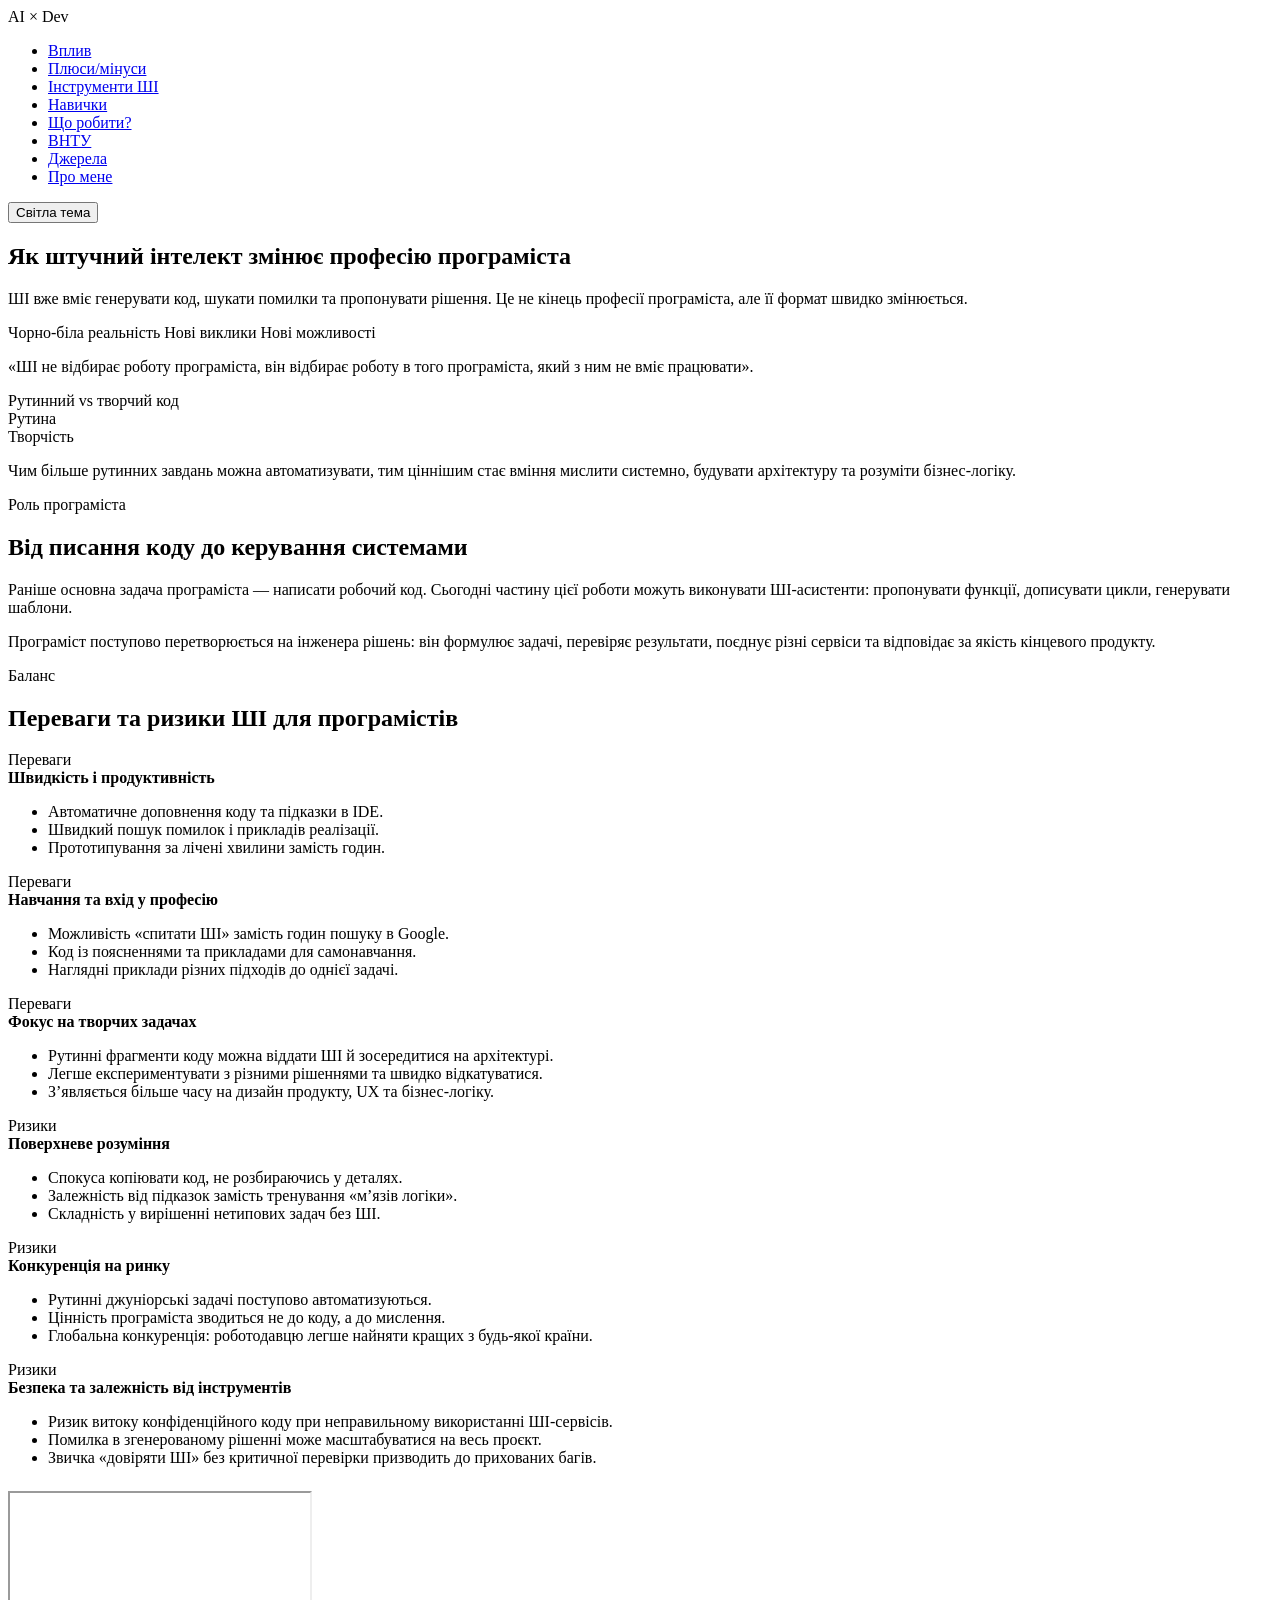
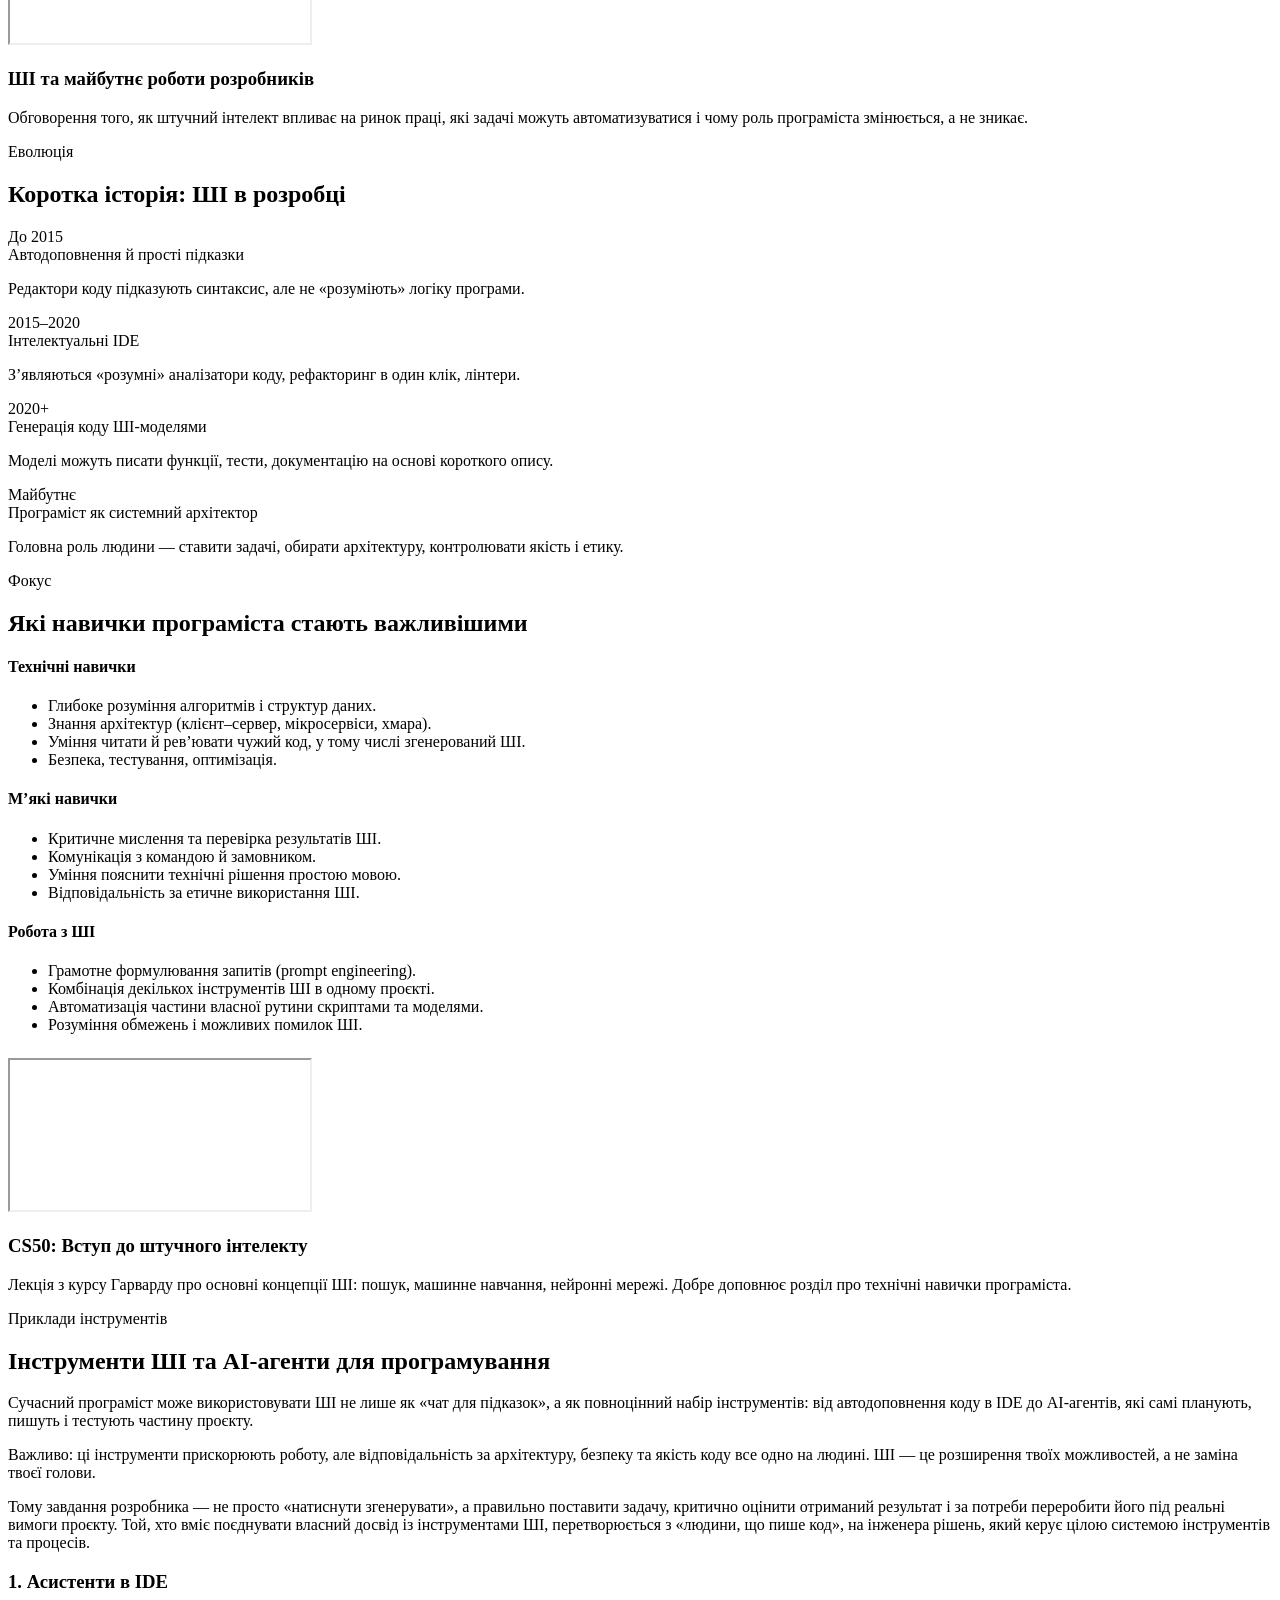
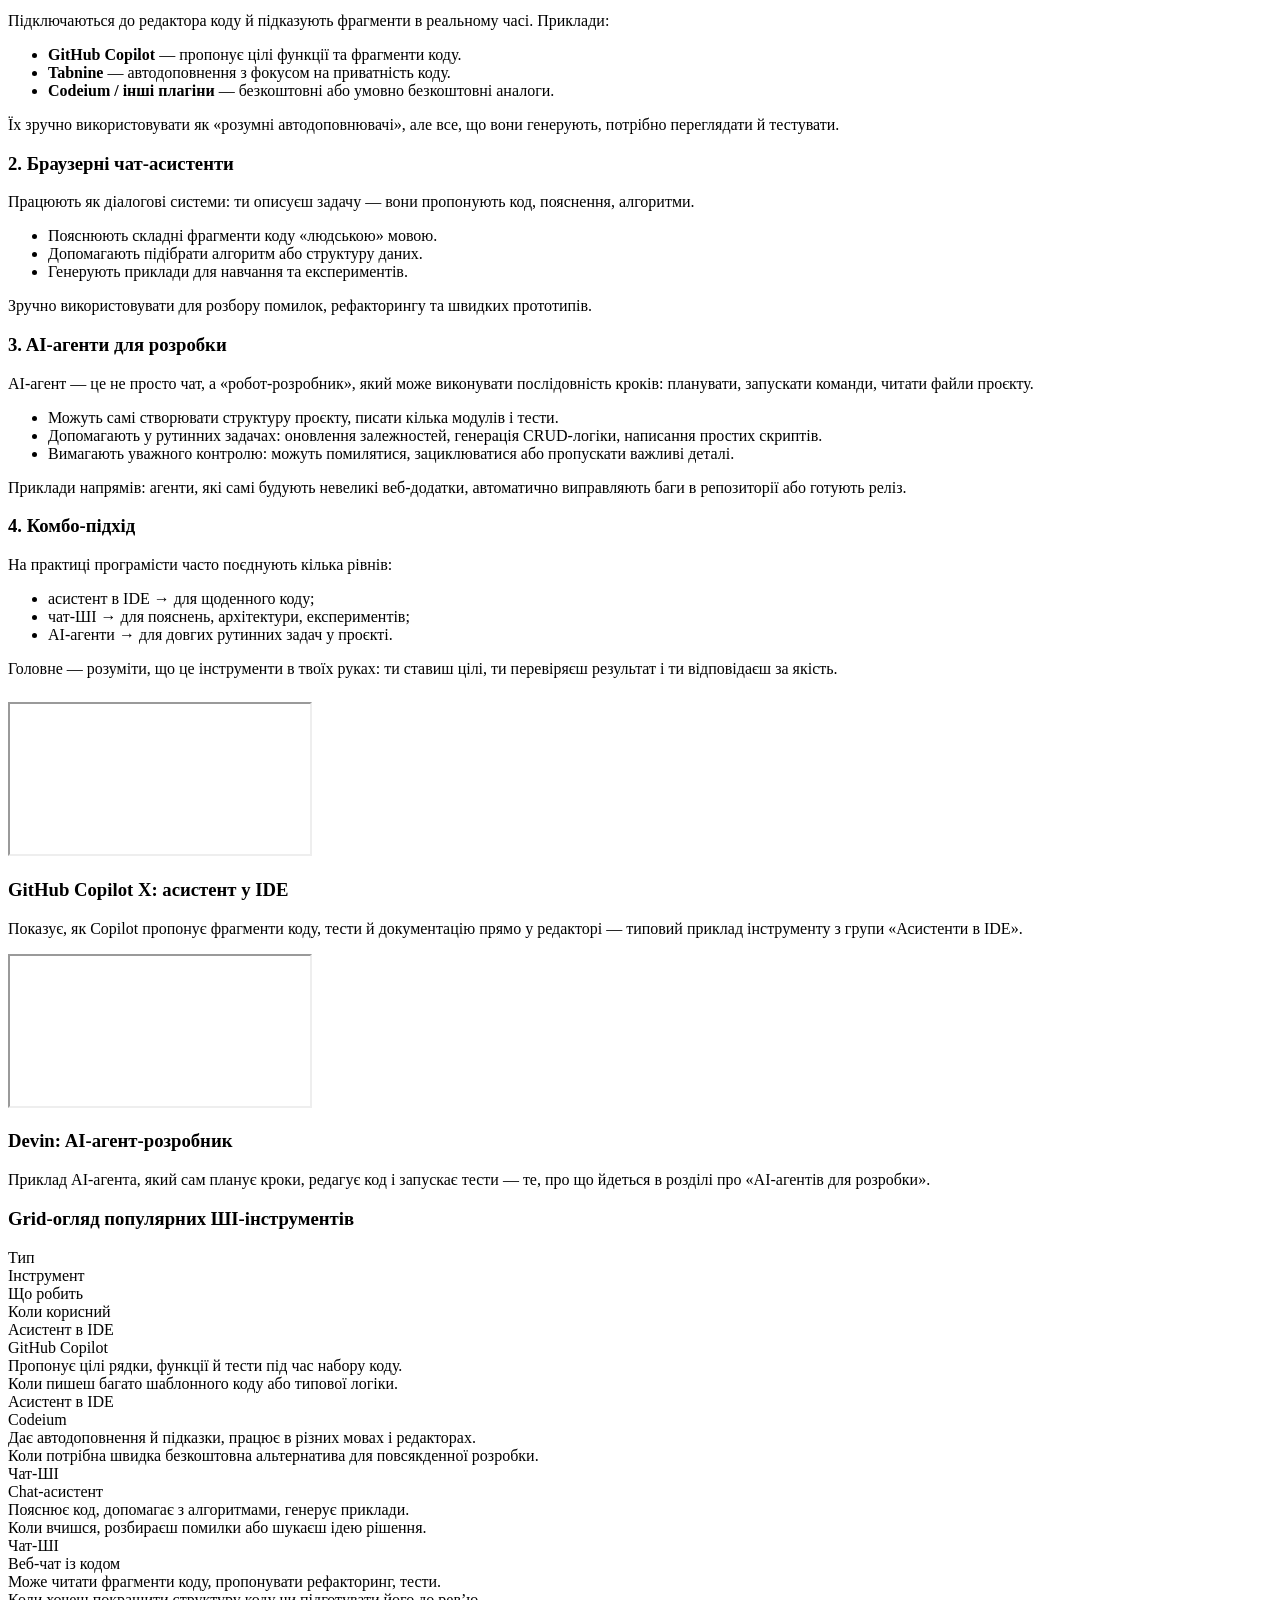
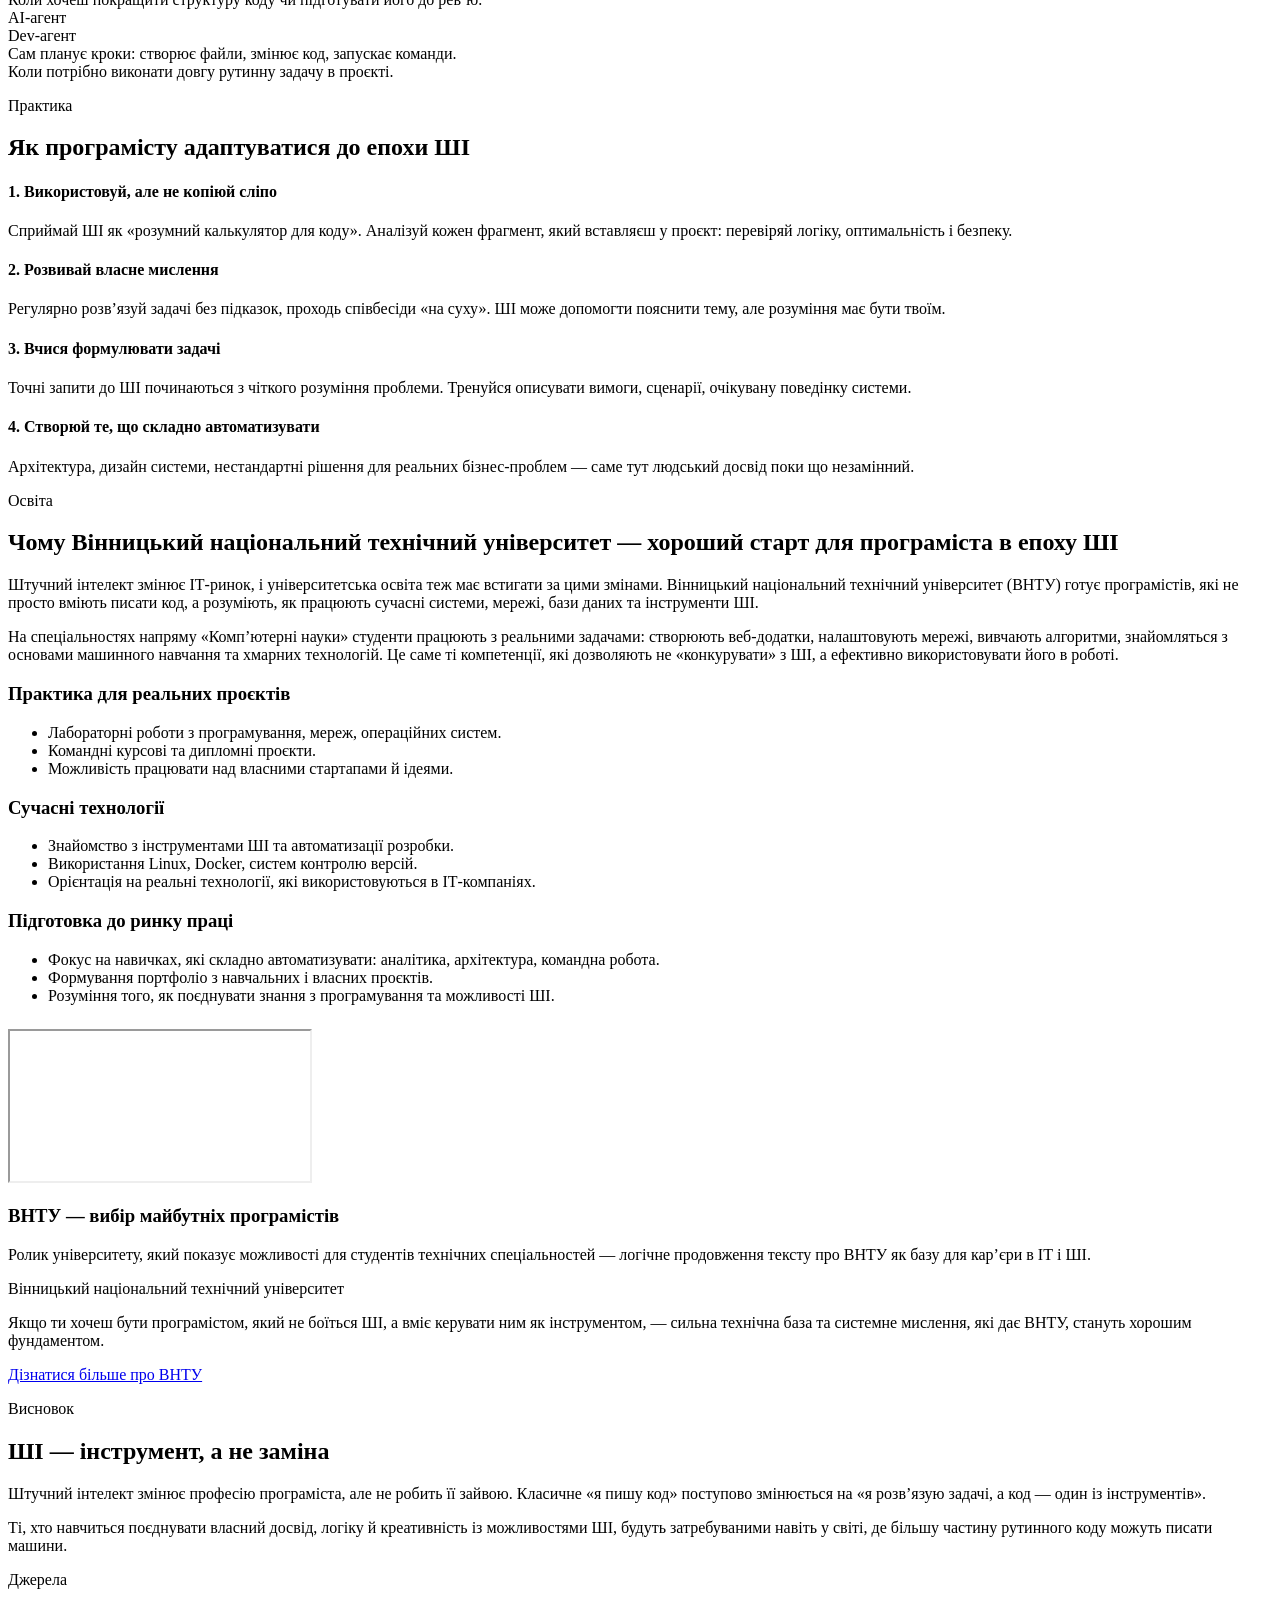
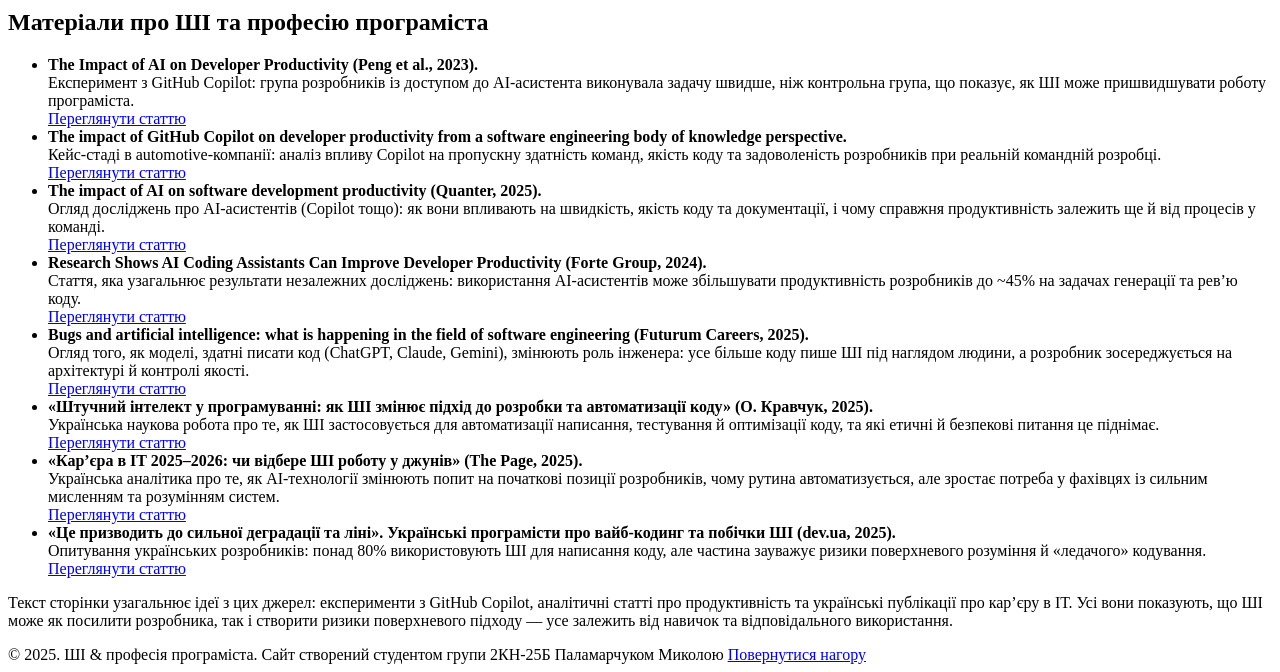
==== index.html @ 1a861d84 "Merge remote-tracking branch 'origin/main'" ====
<!DOCTYPE html>
<html lang="uk">
<head>
  <meta charset="UTF-8">
  <title>Як ШІ впливає на професію програміста</title>
  <meta name="viewport" content="width=device-width, initial-scale=1.0">
  <link rel="stylesheet" href="css/style.css">
  <script defer src="js/script.js"></script>
  <script src="js/theme.js"></script>
</head>

<body>

  <!-- ===== ШАПКА ===== -->
 <header>
  <div class="header-inner">
    <div class="logo">AI × Dev</div>
    <nav>
      <ul>
        <li><a href="#intro">Вплив</a></li>
        <li><a href="#pros-cons">Плюси/мінуси</a></li>
        <li><a href="#ai-tools">Інструменти ШІ</a></li>
        <li><a href="#skills">Навички</a></li>
        <li><a href="#steps">Що робити?</a></li>
        <li><a href="#vntu">ВНТУ</a></li>
        <li><a href="#sources">Джерела</a></li>
        <li><a href="about.html">Про мене</a></li>
      </ul>
    </nav>

    <!-- КНОПКА ЗМІНИ ТЕМИ -->
    <button class="theme-toggle" id="themeToggle" type="button">
      Світла тема
    </button>
  </div>
</header>
  <main>
    <!-- ===== HERO ===== -->
    <section id="intro">
      <div class="hero">
        <div>
          <h1 class="hero-title">Як штучний інтелект змінює професію програміста</h1>
          <p class="hero-subtitle">
            ШІ вже вміє генерувати код, шукати помилки та пропонувати рішення.
            Це не кінець професії програміста, але її формат швидко змінюється.
          </p>

          <div class="hero-tags">
            <span class="tag">Чорно-біла реальність</span>
            <span class="tag">Нові виклики</span>
            <span class="tag">Нові можливості</span>
          </div>

          <p class="hero-quote">
            «ШІ не відбирає роботу програміста, він відбирає роботу в того програміста,
            який з ним не вміє працювати».
          </p>
        </div>

        <div class="hero-visual">
          <div class="hero-visual-title">Рутинний vs творчий код</div>
          <div class="hero-diagram">
            <div class="diagram-row">
              <div class="diagram-label">Рутина</div>
              <div class="diagram-bar">
                <div class="diagram-fill auto"></div>
              </div>
            </div>
            <div class="diagram-row">
              <div class="diagram-label">Творчість</div>
              <div class="diagram-bar">
                <div class="diagram-fill creative"></div>
              </div>
            </div>
            <p>
              Чим більше рутинних завдань можна автоматизувати, тим ціннішим стає
              вміння мислити системно, будувати архітектуру та розуміти бізнес-логіку.
            </p>
          </div>
        </div>
      </div>

      
    <!-- ===== ЩО САМЕ ЗМІНЮЄТЬСЯ ===== -->
    <section>
      <div class="section-inner section-grid">
        <div>
          <p class="section-title">Роль програміста</p>
          <h2 class="section-heading">Від писання коду до керування системами</h2>
        </div>
        <div>
          <p>
            Раніше основна задача програміста — написати робочий код.
            Сьогодні частину цієї роботи можуть виконувати ШІ-асистенти:
            пропонувати функції, дописувати цикли, генерувати шаблони.
          </p>
          <p>
            Програміст поступово перетворюється на інженера рішень:
            він формулює задачі, перевіряє результати, поєднує різні сервіси та
            відповідає за якість кінцевого продукту.
          </p>
        </div>
      </div>
    </section>

    <!-- ===== ПЕРЕВАГИ / РИЗИКИ ===== -->
    <section id="pros-cons">
      <div class="section-inner">
        <p class="section-title">Баланс</p>
        <h2 class="section-heading">Переваги та ризики ШІ для програмістів</h2>

        <div class="cards">
          <div class="card">
            <div class="card-title">Переваги</div>
            <strong>Швидкість і продуктивність</strong>
            <ul>
              <li>Автоматичне доповнення коду та підказки в IDE.</li>
              <li>Швидкий пошук помилок і прикладів реалізації.</li>
              <li>Прототипування за лічені хвилини замість годин.</li>
            </ul>
          </div>

          <div class="card">
            <div class="card-title">Переваги</div>
            <strong>Навчання та вхід у професію</strong>
            <ul>
              <li>Можливість «спитати ШІ» замість годин пошуку в Google.</li>
              <li>Код із поясненнями та прикладами для самонавчання.</li>
              <li>Наглядні приклади різних підходів до однієї задачі.</li>
            </ul>
          </div>

          <div class="card">
            <div class="card-title">Переваги</div>
            <strong>Фокус на творчих задачах</strong>
            <ul>
              <li>Рутинні фрагменти коду можна віддати ШІ й зосередитися на архітектурі.</li>
              <li>Легше експериментувати з різними рішеннями та швидко відкатуватися.</li>
              <li>З’являється більше часу на дизайн продукту, UX та бізнес-логіку.</li>
            </ul>
          </div>

          <div class="card">
            <div class="card-title">Ризики</div>
            <strong>Поверхневе розуміння</strong>
            <ul>
              <li>Спокуса копіювати код, не розбираючись у деталях.</li>
              <li>Залежність від підказок замість тренування «м’язів логіки».</li>
              <li>Складність у вирішенні нетипових задач без ШІ.</li>
            </ul>
          </div>

          <div class="card">
            <div class="card-title">Ризики</div>
            <strong>Конкуренція на ринку</strong>
            <ul>
              <li>Рутинні джуніорські задачі поступово автоматизуються.</li>
              <li>Цінність програміста зводиться не до коду, а до мислення.</li>
              <li>Глобальна конкуренція: роботодавцю легше найняти кращих з будь-якої країни.</li>
            </ul>
          </div>

          <div class="card">
            <div class="card-title">Ризики</div>
            <strong>Безпека та залежність від інструментів</strong>
            <ul>
              <li>Ризик витоку конфіденційного коду при неправильному використанні ШІ-сервісів.</li>
              <li>Помилка в згенерованому рішенні може масштабуватися на весь проєкт.</li>
              <li>Звичка «довіряти ШІ» без критичної перевірки призводить до прихованих багів.</li>
            </ul>
          </div>
        </div>

        <!-- Відео: ШІ, робота і кар’єра програміста -->
        <div class="video-grid" style="margin-top: 1.5rem;">
          <article class="video-card">
            <div class="video-frame">
              <iframe
                src="https://www.youtube.com/embed/CJpIrd8iHYw"
                title="ШІ та майбутнє роботи в ІТ"
                loading="lazy"
                allowfullscreen
              ></iframe>
            </div>
            <h3 class="video-title">ШІ та майбутнє роботи розробників</h3>
            <p class="video-description">
              Обговорення того, як штучний інтелект впливає на ринок праці, які задачі можуть
              автоматизуватися і чому роль програміста змінюється, а не зникає.
            </p>
          </article>
        </div>
      </div>
    </section>

    <!-- ===== ТАЙМЛАЙН РОЗВИТКУ ===== -->
    <section>
      <div class="section-inner">
        <p class="section-title">Еволюція</p>
        <h2 class="section-heading">Коротка історія: ШІ в розробці</h2>

        <div class="timeline">
          <div class="timeline-item">
            <div class="timeline-year">До 2015</div>
            <div class="timeline-title">Автодоповнення й прості підказки</div>
            <p>Редактори коду підказують синтаксис, але не «розуміють» логіку програми.</p>
          </div>

          <div class="timeline-item">
            <div class="timeline-year">2015–2020</div>
            <div class="timeline-title">Інтелектуальні IDE</div>
            <p>З’являються «розумні» аналізатори коду, рефакторинг в один клік, лінтери.</p>
          </div>

          <div class="timeline-item">
            <div class="timeline-year">2020+</div>
            <div class="timeline-title">Генерація коду ШІ-моделями</div>
            <p>Моделі можуть писати функції, тести, документацію на основі короткого опису.</p>
          </div>

          <div class="timeline-item">
            <div class="timeline-year">Майбутнє</div>
            <div class="timeline-title">Програміст як системний архітектор</div>
            <p>Головна роль людини — ставити задачі, обирати архітектуру, контролювати якість і етику.</p>
          </div>
        </div>
      </div>
    </section>

    <!-- ===== НАВИЧКИ МАЙБУТНЬОГО ===== -->
    <section id="skills">
      <div class="section-inner">
        <p class="section-title">Фокус</p>
        <h2 class="section-heading">Які навички програміста стають важливішими</h2>

        <div class="skills-grid">
          <div class="skills-col">
            <h4>Технічні навички</h4>
            <ul>
              <li>Глибоке розуміння алгоритмів і структур даних.</li>
              <li>Знання архітектур (клієнт–сервер, мікросервіси, хмара).</li>
              <li>Уміння читати й рев’ювати чужий код, у тому числі згенерований ШІ.</li>
              <li>Безпека, тестування, оптимізація.</li>
            </ul>
          </div>

          <div class="skills-col">
            <h4>М’які навички</h4>
            <ul>
              <li>Критичне мислення та перевірка результатів ШІ.</li>
              <li>Комунікація з командою й замовником.</li>
              <li>Уміння пояснити технічні рішення простою мовою.</li>
              <li>Відповідальність за етичне використання ШІ.</li>
            </ul>
          </div>

          <div class="skills-col">
            <h4>Робота з ШІ</h4>
            <ul>
              <li>Грамотне формулювання запитів (prompt engineering).</li>
              <li>Комбінація декількох інструментів ШІ в одному проєкті.</li>
              <li>Автоматизація частини власної рутини скриптами та моделями.</li>
              <li>Розуміння обмежень і можливих помилок ШІ.</li>
            </ul>
          </div>
        </div>

        <!-- Відео про навчання ШІ та майбутні навички -->
        <div class="video-grid" style="margin-top: 1.5rem;">
          <article class="video-card">
            <div class="video-frame">
              <iframe
                src="https://www.youtube.com/embed/gR8QvFmNuLE?list=PLhQjrBD2T381PopUTYtMSstgk-hsTGkVm"
                title="CS50's Introduction to Artificial Intelligence with Python"
                loading="lazy"
                allowfullscreen
              ></iframe>
            </div>
            <h3 class="video-title">CS50: Вступ до штучного інтелекту</h3>
            <p class="video-description">
              Лекція з курсу Гарварду про основні концепції ШІ: пошук, машинне навчання,
              нейронні мережі. Добре доповнює розділ про технічні навички програміста.
            </p>
          </article>
        </div>
      </div>
    </section>

    <!-- ===== ПРИКЛАДИ ШІ ТА AI-АГЕНТІВ ===== -->
    <section id="ai-tools">
      <div class="section-inner">
        <p class="section-title">Приклади інструментів</p>
        <h2 class="section-heading">Інструменти ШІ та AI-агенти для програмування</h2>

        <div class="section-grid">
          <div>
            <p>
              Сучасний програміст може використовувати ШІ не лише як «чат для підказок», а як
              повноцінний набір інструментів: від автодоповнення коду в IDE до AI-агентів, які
              самі планують, пишуть і тестують частину проєкту.
            </p>

            <p>
              Важливо: ці інструменти прискорюють роботу, але відповідальність за архітектуру,
              безпеку та якість коду все одно на людині. ШІ — це розширення твоїх можливостей,
              а не заміна твоєї голови.
            </p>

            <p>
              Тому завдання розробника — не просто «натиснути згенерувати», а правильно поставити
              задачу, критично оцінити отриманий результат і за потреби переробити його під реальні
              вимоги проєкту. Той, хто вміє поєднувати власний досвід із інструментами ШІ, перетворюється
              з «людини, що пише код», на інженера рішень, який керує цілою системою інструментів та процесів.
            </p>
          </div>

          <div class="ai-tools-groups">
            <div class="ai-tools-group">
              <h3>1. Асистенти в IDE</h3>
              <p>
                Підключаються до редактора коду й підказують фрагменти в реальному часі.
                Приклади:
              </p>
              <ul>
                <li><strong>GitHub Copilot</strong> — пропонує цілі функції та фрагменти коду.</li>
                <li><strong>Tabnine</strong> — автодоповнення з фокусом на приватність коду.</li>
                <li><strong>Codeium / інші плагіни</strong> — безкоштовні або умовно безкоштовні аналоги.</li>
              </ul>
              <p>
                Їх зручно використовувати як «розумні автодоповнювачі», але все, що вони
                генерують, потрібно переглядати й тестувати.
              </p>
            </div>

            <div class="ai-tools-group">
              <h3>2. Браузерні чат-асистенти</h3>
              <p>
                Працюють як діалогові системи: ти описуєш задачу — вони пропонують код,
                пояснення, алгоритми.
              </p>
              <ul>
                <li>Пояснюють складні фрагменти коду «людською» мовою.</li>
                <li>Допомагають підібрати алгоритм або структуру даних.</li>
                <li>Генерують приклади для навчання та експериментів.</li>
              </ul>
              <p>
                Зручно використовувати для розбору помилок, рефакторингу та швидких прототипів.
              </p>
            </div>

            <div class="ai-tools-group">
              <h3>3. AI-агенти для розробки</h3>
              <p>
                AI-агент — це не просто чат, а «робот-розробник», який може виконувати
                послідовність кроків: планувати, запускати команди, читати файли проєкту.
              </p>
              <ul>
                <li>Можуть самі створювати структуру проєкту, писати кілька модулів і тести.</li>
                <li>Допомагають у рутинних задачах: оновлення залежностей, генерація CRUD-логіки,
                    написання простих скриптів.</li>
                <li>Вимагають уважного контролю: можуть помилятися, зациклюватися або пропускати важливі деталі.</li>
              </ul>
              <p>
                Приклади напрямів: агенти, які самі будують невеликі веб-додатки,
                автоматично виправляють баги в репозиторії або готують реліз.
              </p>
            </div>

            <div class="ai-tools-group">
              <h3>4. Комбо-підхід</h3>
              <p>
                На практиці програмісти часто поєднують кілька рівнів:
              </p>
              <ul>
                <li>асистент в IDE → для щоденного коду;</li>
                <li>чат-ШІ → для пояснень, архітектури, експериментів;</li>
                <li>AI-агенти → для довгих рутинних задач у проєкті.</li>
              </ul>
              <p>
                Головне — розуміти, що це інструменти в твоїх руках: ти ставиш цілі,
                ти перевіряєш результат і ти відповідаєш за якість.
              </p>
            </div>
          </div>
        </div>

        <!-- Відео-приклади інструментів ШІ (Copilot + Devin) -->
        <div class="video-grid" style="margin-top: 1.5rem;">
          <article class="video-card">
            <div class="video-frame">
              <iframe
                src="https://www.youtube.com/embed/4RfD5JiXt3A"
                title="GitHub Copilot X"
                loading="lazy"
                allowfullscreen
              ></iframe>
            </div>
            <h3 class="video-title">GitHub Copilot X: асистент у IDE</h3>
            <p class="video-description">
              Показує, як Copilot пропонує фрагменти коду, тести й документацію прямо у редакторі —
              типовий приклад інструменту з групи «Асистенти в IDE».
            </p>
          </article>

          <article class="video-card">
            <div class="video-frame">
              <iframe
                src="https://www.youtube.com/embed/fjHtjT7GO1c"
                title="Devin – the first AI software engineer"
                loading="lazy"
                allowfullscreen
              ></iframe>
            </div>
            <h3 class="video-title">Devin: AI-агент-розробник</h3>
            <p class="video-description">
              Приклад AI-агента, який сам планує кроки, редагує код і запускає тести —
              те, про що йдеться в розділі про «AI-агентів для розробки».
            </p>
          </article>
        </div>

        <!-- GRID-ТAБЛИЦЯ З ПРИКЛАДАМИ ІНСТРУМЕНТІВ -->
        <div class="ai-table-wrapper">
          <h3 class="ai-table-title">Grid-огляд популярних ШІ-інструментів</h3>
          <div class="ai-grid-table">
            <div class="ai-grid-header">Тип</div>
            <div class="ai-grid-header">Інструмент</div>
            <div class="ai-grid-header">Що робить</div>
            <div class="ai-grid-header">Коли корисний</div>

            <div class="ai-grid-cell">Асистент в IDE</div>
            <div class="ai-grid-cell">GitHub Copilot</div>
            <div class="ai-grid-cell">Пропонує цілі рядки, функції й тести під час набору коду.</div>
            <div class="ai-grid-cell">Коли пишеш багато шаблонного коду або типової логіки.</div>

            <div class="ai-grid-cell">Асистент в IDE</div>
            <div class="ai-grid-cell">Codeium</div>
            <div class="ai-grid-cell">Дає автодоповнення й підказки, працює в різних мовах і редакторах.</div>
            <div class="ai-grid-cell">Коли потрібна швидка безкоштовна альтернатива для повсякденної розробки.</div>

            <div class="ai-grid-cell">Чат-ШІ</div>
            <div class="ai-grid-cell">Chat-асистент</div>
            <div class="ai-grid-cell">Пояснює код, допомагає з алгоритмами, генерує приклади.</div>
            <div class="ai-grid-cell">Коли вчишся, розбираєш помилки або шукаєш ідею рішення.</div>

            <div class="ai-grid-cell">Чат-ШІ</div>
            <div class="ai-grid-cell">Веб-чат із кодом</div>
            <div class="ai-grid-cell">Може читати фрагменти коду, пропонувати рефакторинг, тести.</div>
            <div class="ai-grid-cell">Коли хочеш покращити структуру коду чи підготувати його до рев’ю.</div>

            <div class="ai-grid-cell">AI-агент</div>
            <div class="ai-grid-cell">Dev-агент</div>
            <div class="ai-grid-cell">Сам планує кроки: створює файли, змінює код, запускає команди.</div>
            <div class="ai-grid-cell">Коли потрібно виконати довгу рутинну задачу в проєкті.</div>
          </div>
        </div>
      </div>
    </section>

    <!-- ===== ЩО РОБИТИ ВЖЕ ЗАРАЗ ===== -->
    <section id="steps">
      <div class="section-inner">
        <p class="section-title">Практика</p>
        <h2 class="section-heading">Як програмісту адаптуватися до епохи ШІ</h2>

        <div class="checklist">
          <div class="checklist-item">
            <h4>1. Використовуй, але не копіюй сліпо</h4>
            <p>
              Сприймай ШІ як «розумний калькулятор для коду».
              Аналізуй кожен фрагмент, який вставляєш у проєкт:
              перевіряй логіку, оптимальність і безпеку.
            </p>
          </div>

          <div class="checklist-item">
            <h4>2. Розвивай власне мислення</h4>
            <p>
              Регулярно розв’язуй задачі без підказок, проходь співбесіди «на суху».
              ШІ може допомогти пояснити тему, але розуміння має бути твоїм.
            </p>
          </div>

          <div class="checklist-item">
            <h4>3. Вчися формулювати задачі</h4>
            <p>
              Точні запити до ШІ починаються з чіткого розуміння проблеми.
              Тренуйся описувати вимоги, сценарії, очікувану поведінку системи.
            </p>
          </div>

          <div class="checklist-item">
            <h4>4. Створюй те, що складно автоматизувати</h4>
            <p>
              Архітектура, дизайн системи, нестандартні рішення для реальних бізнес-проблем —
              саме тут людський досвід поки що незамінний.
            </p>
          </div>
        </div>
      </div>
    </section>

    <!-- ===== ВНТУ: ПРОГРАМУВАННЯ ТА ШІ ===== -->
    <section id="vntu">
      <div class="section-inner">
        <p class="section-title">Освіта</p>
        <h2 class="section-heading">
          Чому Вінницький національний технічний університет — хороший старт для програміста в епоху ШІ
        </h2>

        <div class="section-grid">
          <div>
            <p>
              Штучний інтелект змінює ІТ-ринок, і університетська освіта теж має встигати за цими змінами.
              Вінницький національний технічний університет (ВНТУ) готує програмістів, які не просто вміють
              писати код, а розуміють, як працюють сучасні системи, мережі, бази даних та інструменти ШІ.
            </p>
            <p>
              На спеціальностях напряму «Комп’ютерні науки» студенти працюють з реальними задачами:
              створюють веб-додатки, налаштовують мережі, вивчають алгоритми, знайомляться з основами
              машинного навчання та хмарних технологій. Це саме ті компетенції, які дозволяють не
              «конкурувати» з ШІ, а ефективно використовувати його в роботі.
            </p>
          </div>

          <div class="vntu-card-grid">
            <div class="vntu-card">
              <h3>Практика для реальних проєктів</h3>
              <ul>
                <li>Лабораторні роботи з програмування, мереж, операційних систем.</li>
                <li>Командні курсові та дипломні проєкти.</li>
                <li>Можливість працювати над власними стартапами й ідеями.</li>
              </ul>
            </div>

            <div class="vntu-card">
              <h3>Сучасні технології</h3>
              <ul>
                <li>Знайомство з інструментами ШІ та автоматизації розробки.</li>
                <li>Використання Linux, Docker, систем контролю версій.</li>
                <li>Орієнтація на реальні технології, які використовуються в ІТ-компаніях.</li>
              </ul>
            </div>

            <div class="vntu-card">
              <h3>Підготовка до ринку праці</h3>
              <ul>
                <li>Фокус на навичках, які складно автоматизувати: аналітика, архітектура, командна робота.</li>
                <li>Формування портфоліо з навчальних і власних проєктів.</li>
                <li>Розуміння того, як поєднувати знання з програмування та можливості ШІ.</li>
              </ul>
            </div>
          </div>
        </div>

        <!-- Відео про ВНТУ -->
        <div class="video-grid" style="margin-top: 1.5rem;">
          <article class="video-card">
            <div class="video-frame">
              <iframe
                src="https://www.youtube.com/embed/3_fJ2n-Iino"
                title="ВНТУ – Вибір кращих"
                loading="lazy"
                allowfullscreen
              ></iframe>
            </div>
            <h3 class="video-title">ВНТУ — вибір майбутніх програмістів</h3>
            <p class="video-description">
              Ролик університету, який показує можливості для студентів технічних спеціальностей —
              логічне продовження тексту про ВНТУ як базу для кар’єри в ІТ і ШІ.
            </p>
          </article>
        </div>

        <div class="vntu-cta">
          <span class="vntu-badge">Вінницький національний технічний університет</span>
          <p>
            Якщо ти хочеш бути програмістом, який не боїться ШІ, а вміє керувати ним як інструментом, —
            сильна технічна база та системне мислення, які дає ВНТУ, стануть хорошим фундаментом.
          </p>
          <a class="vntu-btn" href="https://vntu.edu.ua" target="_blank" rel="noopener noreferrer">
            Дізнатися більше про ВНТУ
          </a>
        </div>
      </div>
    </section>

    <!-- ===== ВИСНОВОК ===== -->
    <section>
      <div class="section-inner">
        <p class="section-title">Висновок</p>
        <h2 class="section-heading">ШІ — інструмент, а не заміна</h2>
        <p>
          Штучний інтелект змінює професію програміста, але не робить її зайвою.
          Класичне «я пишу код» поступово змінюється на «я розв’язую задачі, а код — один із інструментів».
        </p>
        <p>
          Ті, хто навчиться поєднувати власний досвід, логіку й креативність із можливостями ШІ,
          будуть затребуваними навіть у світі, де більшу частину рутинного коду можуть писати машини.
        </p>
      </div>
    </section>
  </main>

  <!-- ===== ДЖЕРЕЛА ІНФОРМАЦІЇ ===== -->
  <section id="sources">
    <div class="section-inner">
      <p class="section-title">Джерела</p>
      <h2 class="section-heading">Матеріали про ШІ та професію програміста</h2>

      <ul class="sources-list">
        <li>
          <strong>The Impact of AI on Developer Productivity (Peng et al., 2023).</strong><br>
          Експеримент з GitHub Copilot: група розробників із доступом до AI-асистента виконувала
          задачу швидше, ніж контрольна група, що показує, як ШІ може пришвидшувати роботу
          програміста.
          <br>
          <a href="https://arxiv.org/abs/2302.06590" target="_blank" rel="noopener noreferrer">
            Переглянути статтю
          </a>
        </li>

        <li>
          <strong>The impact of GitHub Copilot on developer productivity from a software
            engineering body of knowledge perspective.</strong><br>
          Кейс-стаді в automotive-компанії: аналіз впливу Copilot на пропускну здатність команд,
          якість коду та задоволеність розробників при реальній командній розробці.
          <br>
          <a href="https://www.researchgate.net/publication/381609417_The_impact_of_GitHub_Copilot_on_developer_productivity_from_a_software_engineering_body_of_knowledge_perspective"
             target="_blank" rel="noopener noreferrer">
            Переглянути статтю
          </a>
        </li>

        <li>
          <strong>The impact of AI on software development productivity (Quanter, 2025).</strong><br>
          Огляд досліджень про AI-асистентів (Copilot тощо): як вони впливають на швидкість,
          якість коду та документації, і чому справжня продуктивність залежить ще й від процесів у команді.
          <br>
          <a href="https://www.quanter.com/en/the-impact-of-ai-on-software-development-productivity/"
             target="_blank" rel="noopener noreferrer">
            Переглянути статтю
          </a>
        </li>

        <li>
          <strong>Research Shows AI Coding Assistants Can Improve Developer Productivity
            (Forte Group, 2024).</strong><br>
          Стаття, яка узагальнює результати незалежних досліджень: використання AI-асистентів
          може збільшувати продуктивність розробників до ~45% на задачах генерації та рев’ю коду.
          <br>
          <a href="https://fortegrp.com/insights/ai-coding-assistants"
             target="_blank" rel="noopener noreferrer">
            Переглянути статтю
          </a>
        </li>

        <li>
          <strong>Bugs and artificial intelligence: what is happening in the field of software engineering
            (Futurum Careers, 2025).</strong><br>
          Огляд того, як моделі, здатні писати код (ChatGPT, Claude, Gemini),
          змінюють роль інженера: усе більше коду пише ШІ під наглядом людини, а розробник
          зосереджується на архітектурі й контролі якості.
          <br>
          <a href="https://futurumcareers.com/bugs-and-artificial-intelligence-what-is-happening-in-the-field-of-software-engineering"
             target="_blank" rel="noopener noreferrer">
            Переглянути статтю
          </a>
        </li>

        <li>
          <strong>«Штучний інтелект у програмуванні: як ШІ змінює підхід до розробки та автоматизації коду»
            (О. Кравчук, 2025).</strong><br>
          Українська наукова робота про те, як ШІ застосовується для автоматизації написання,
          тестування й оптимізації коду, та які етичні й безпекові питання це піднімає.
          <br>
          <a href="https://www.researchgate.net/publication/[base64]"
             target="_blank" rel="noopener noreferrer">
            Переглянути статтю
          </a>
        </li>

        <li>
          <strong>«Кар’єра в IT 2025–2026: чи відбере ШІ роботу у джунів» (The Page, 2025).</strong><br>
          Українська аналітика про те, як AI-технології змінюють попит на початкові позиції
          розробників, чому рутина автоматизується, але зростає потреба у фахівцях із сильним
          мисленням та розумінням систем.
          <br>
          <a href="https://thepage.ua/ua/news/vpliv-shi-na-robotu-v-it-2025-2026"
             target="_blank" rel="noopener noreferrer">
            Переглянути статтю
          </a>
        </li>

        <li>
          <strong>«Це призводить до сильної деградації та ліні». Українські програмісти про вайб-кодинг та побічки ШІ (dev.ua, 2025).</strong><br>
          Опитування українських розробників: понад 80% використовують ШІ для написання коду,
          але частина зауважує ризики поверхневого розуміння й «ледачого» кодування.
          <br>
          <a href="https://dev.ua/news/vibe-coding-1745989288"
             target="_blank" rel="noopener noreferrer">
            Переглянути статтю
          </a>
        </li>
      </ul>

      <p class="sources-note">
        Текст сторінки узагальнює ідеї з цих джерел: експерименти з GitHub Copilot,
        аналітичні статті про продуктивність та українські публікації про кар’єру в ІТ.
        Усі вони показують, що ШІ може як посилити розробника, так і створити ризики
        поверхневого підходу — усе залежить від навичок та відповідального використання.
      </p>
    </div>
  </section>

  <!-- ===== ФУТЕР ===== -->
  <footer>
    <div class="footer-inner">
      <span>© 2025. ШІ & професія програміста. Сайт створений студентом групи 2КН-25Б Паламарчуком Миколою</span>
      <a href="#intro">Повернутися нагору</a>
    </div>
  </footer>

</body>
</html>
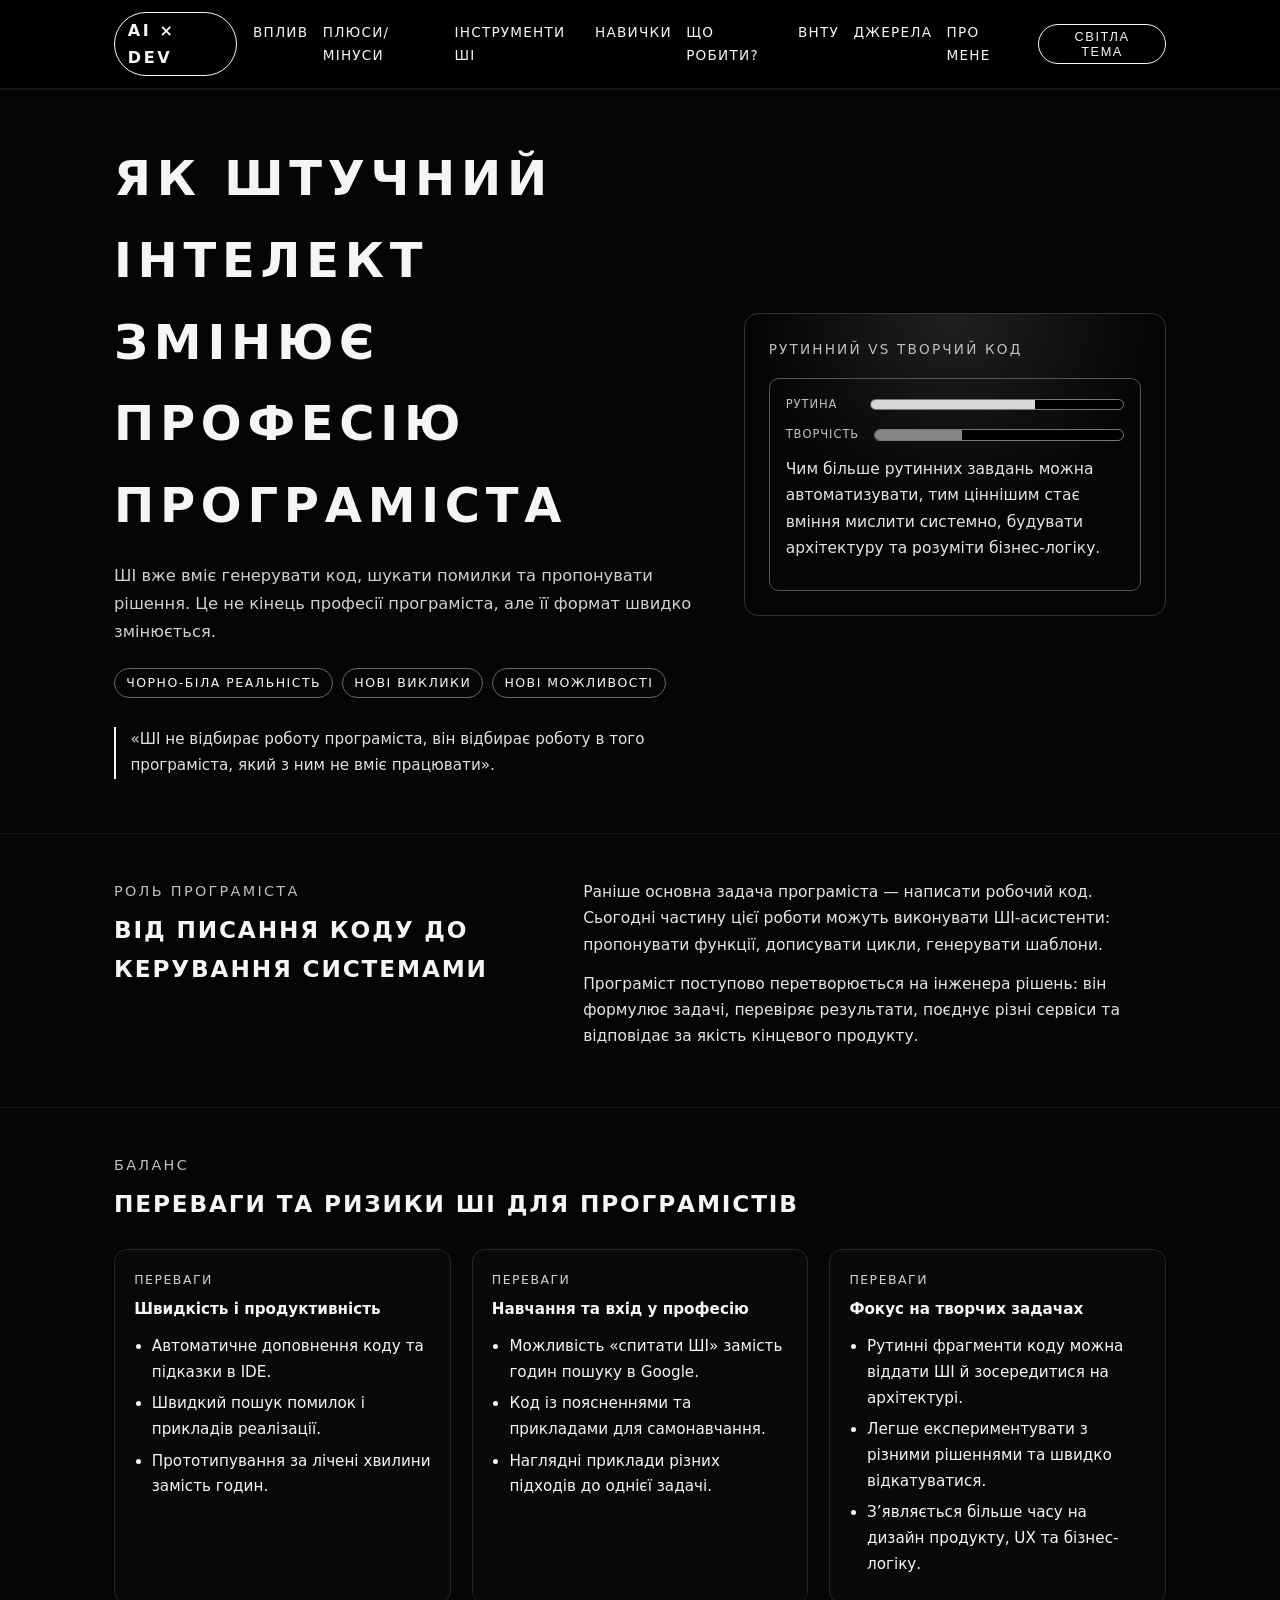
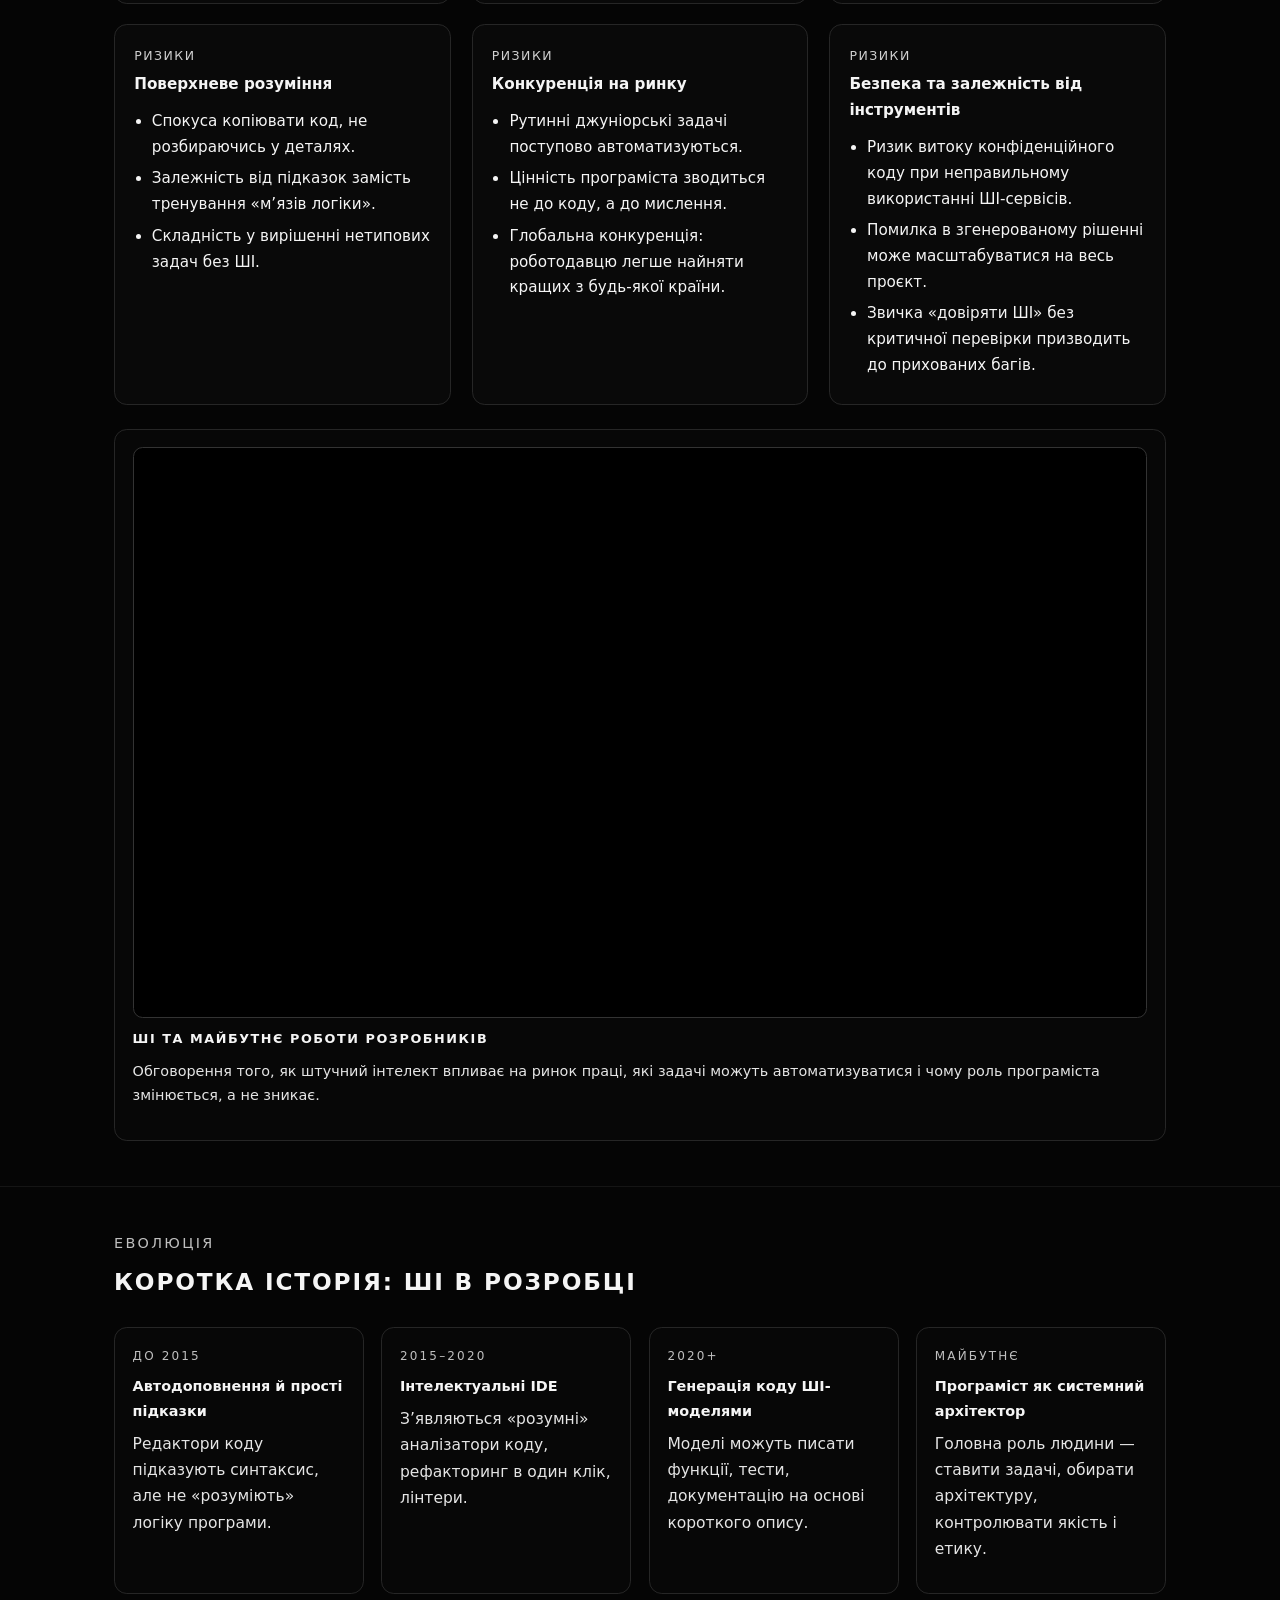
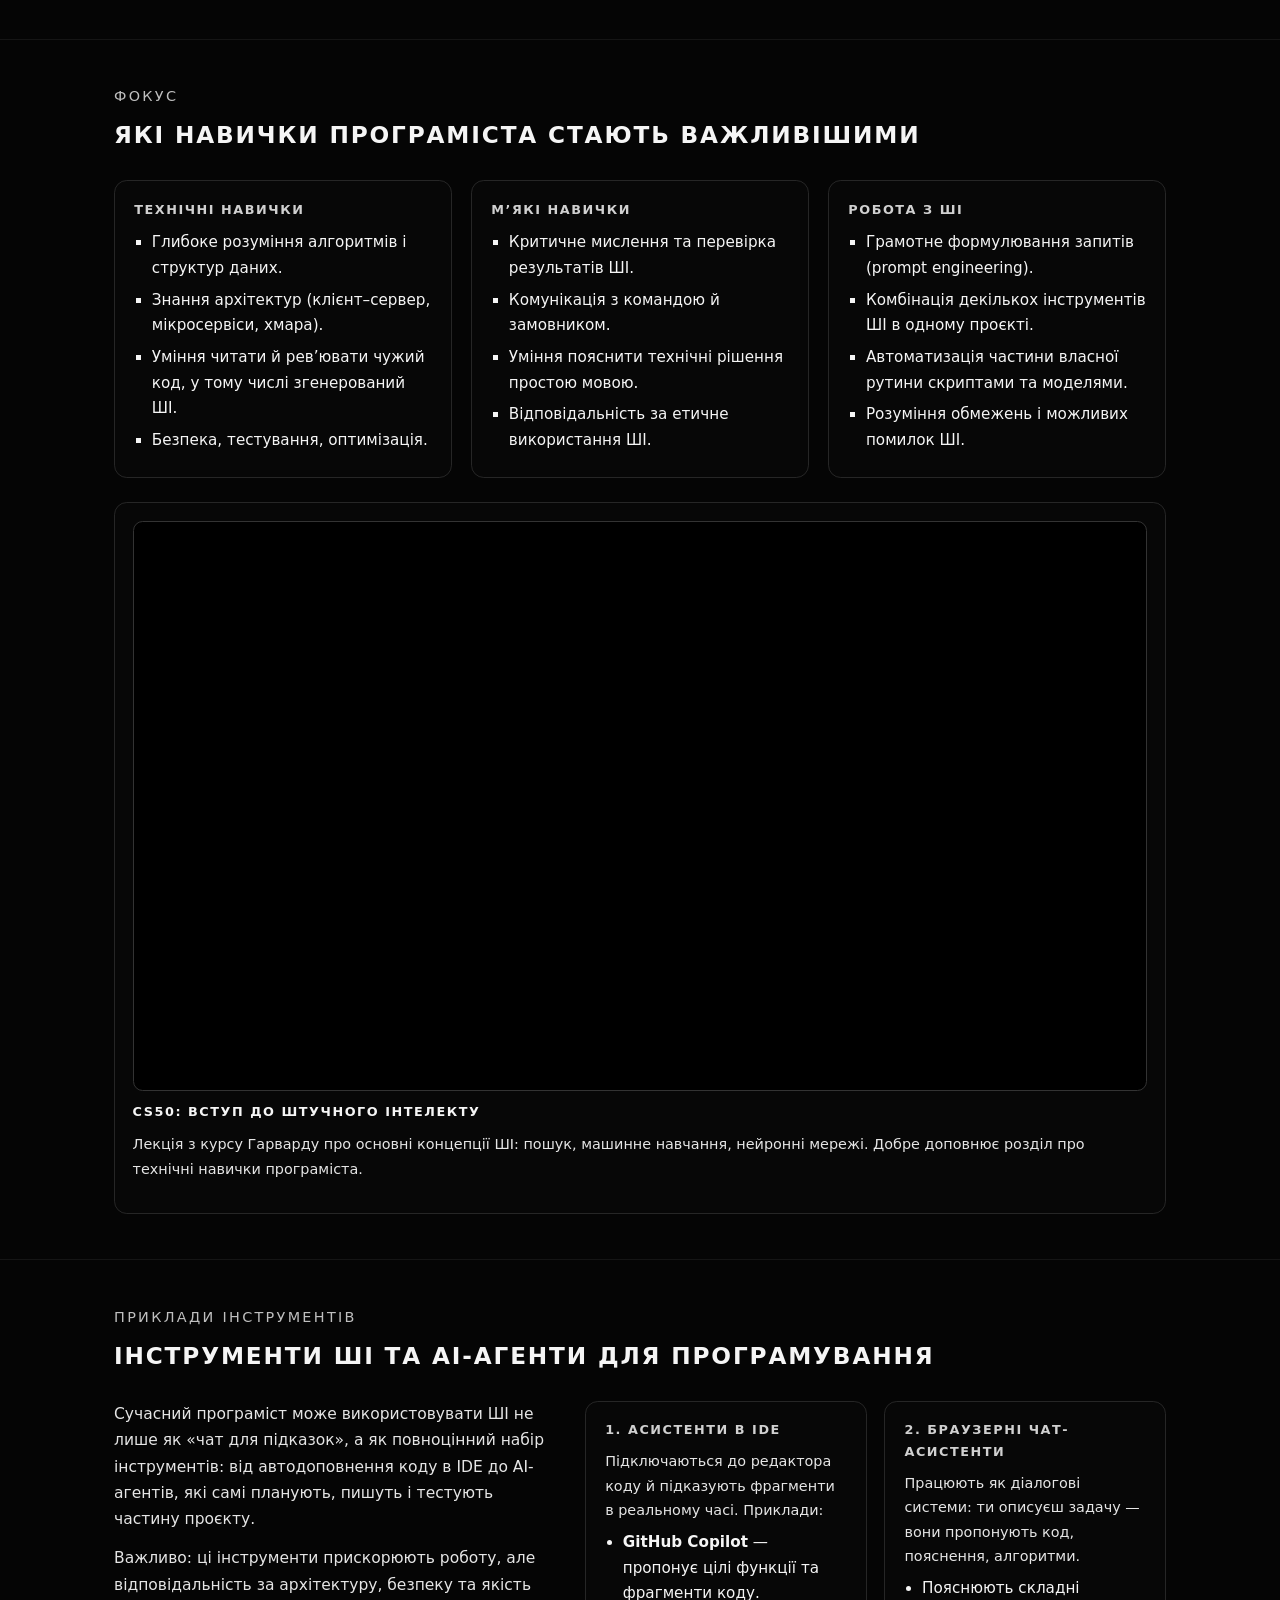
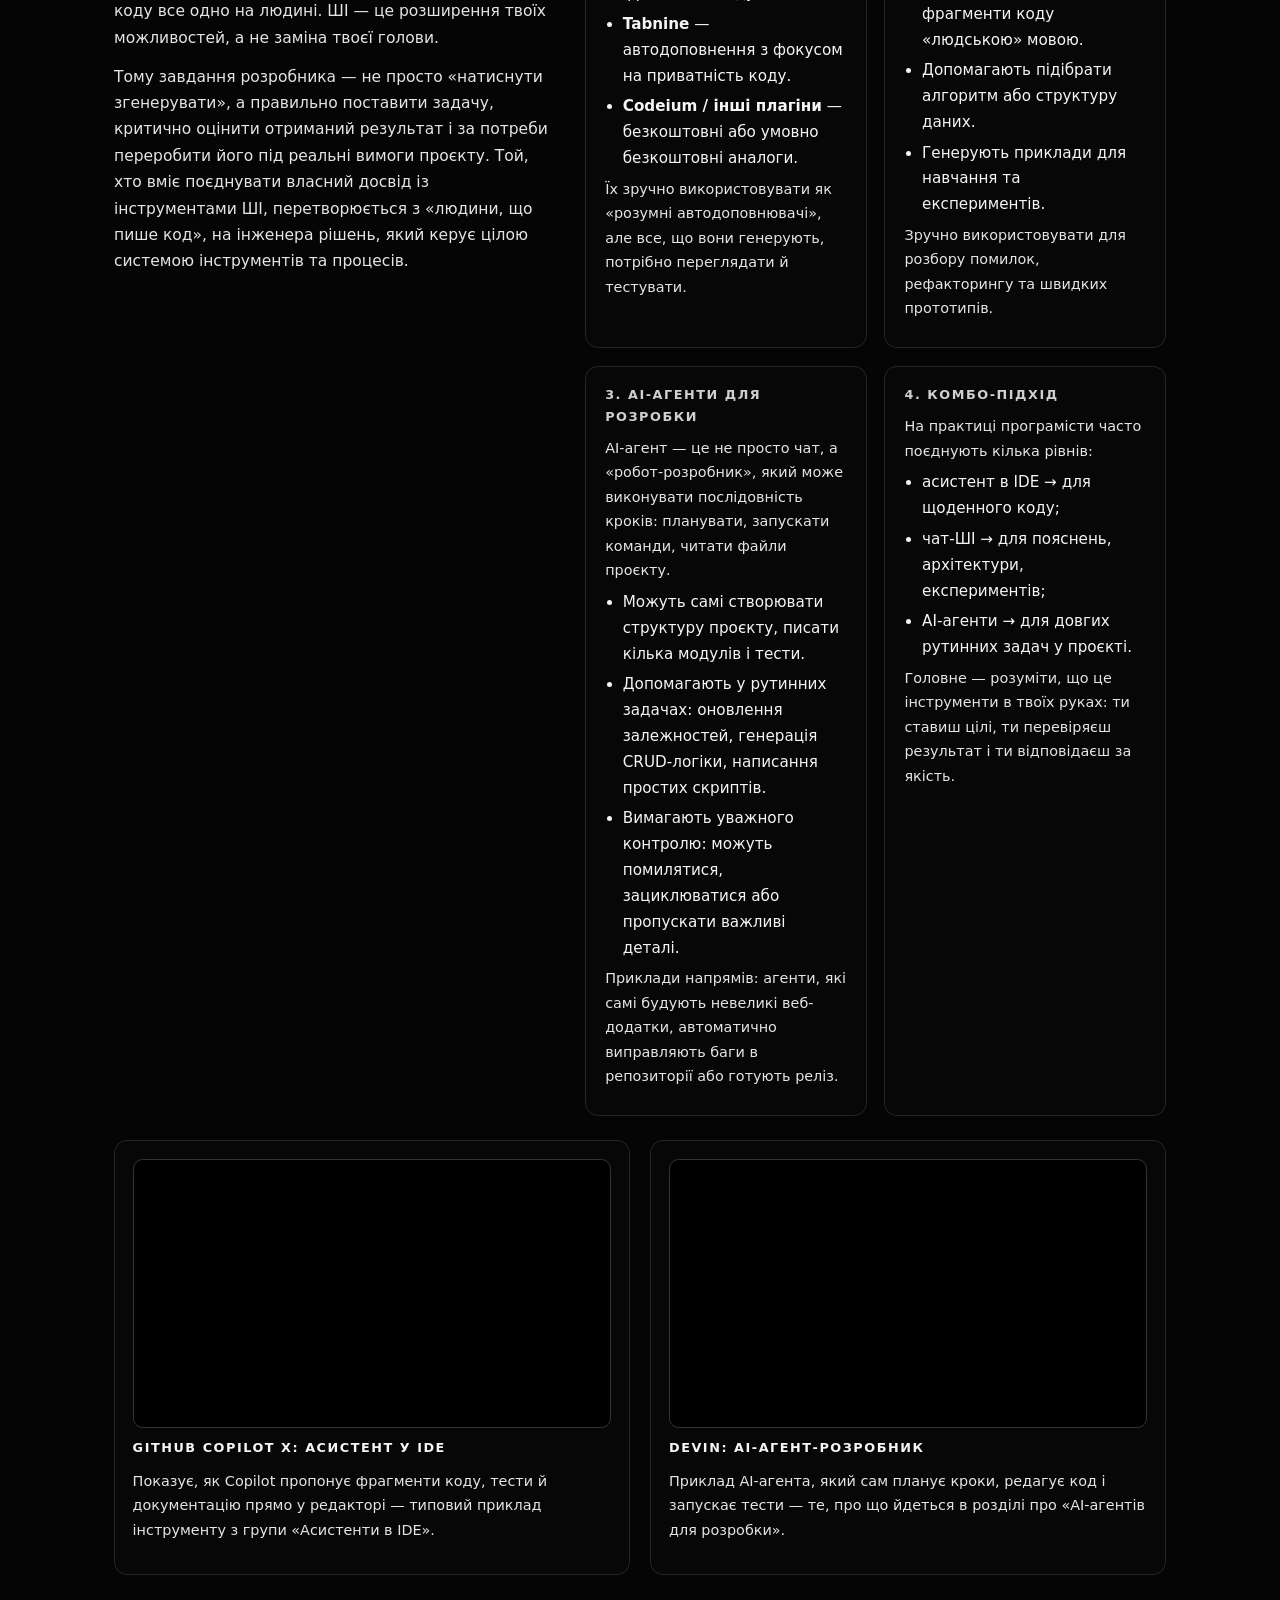
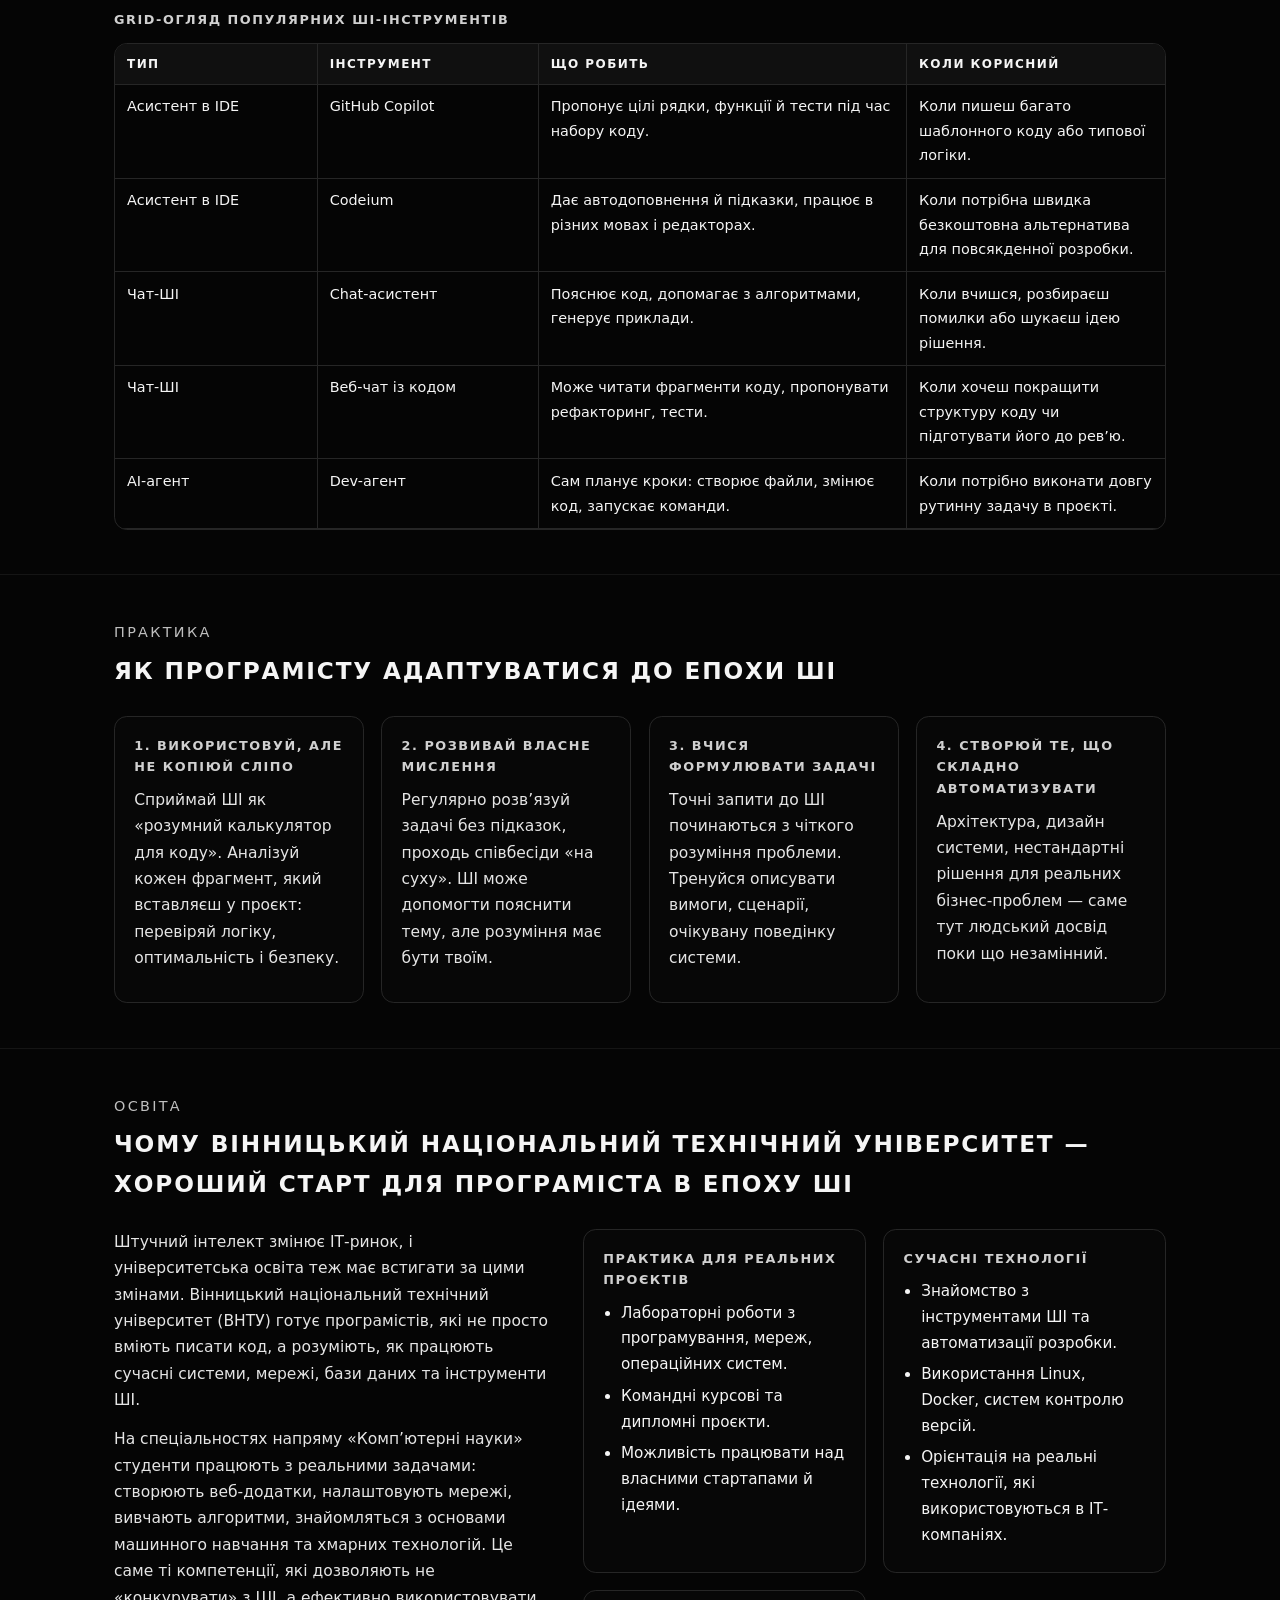
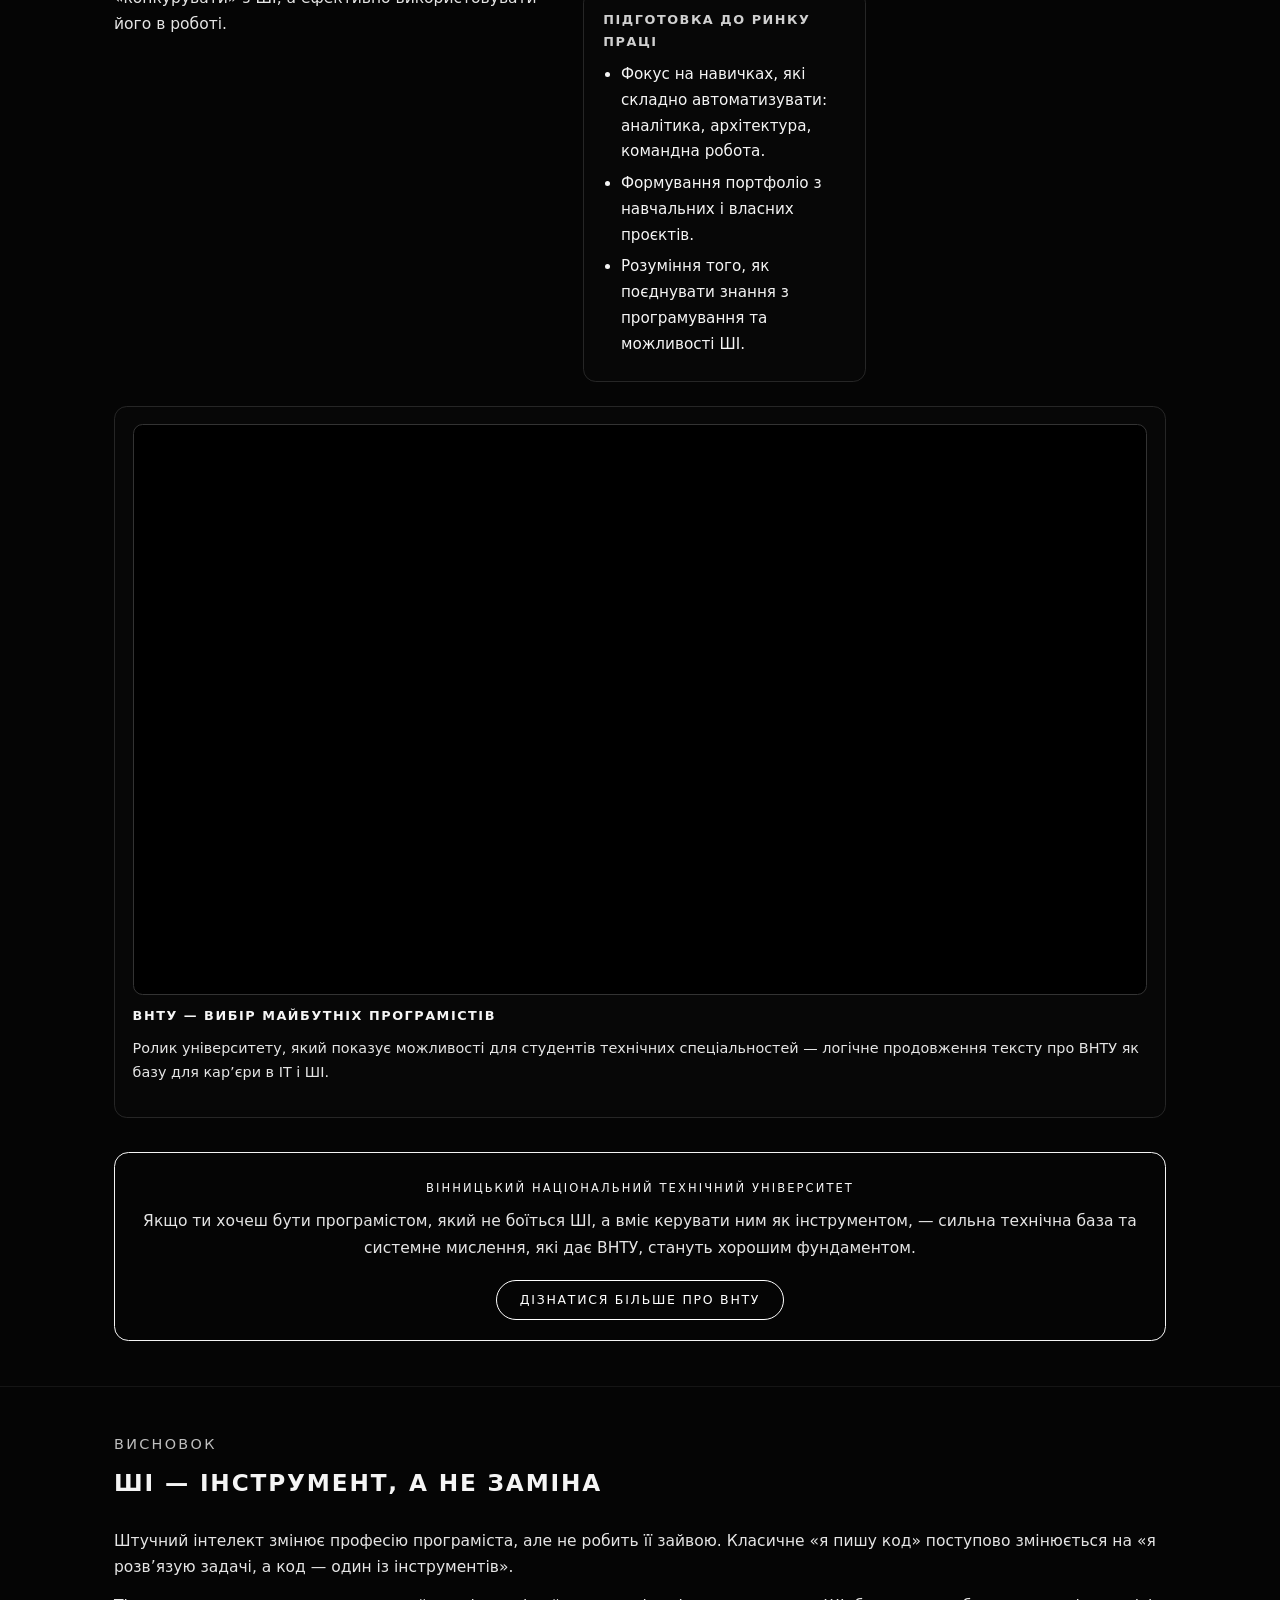
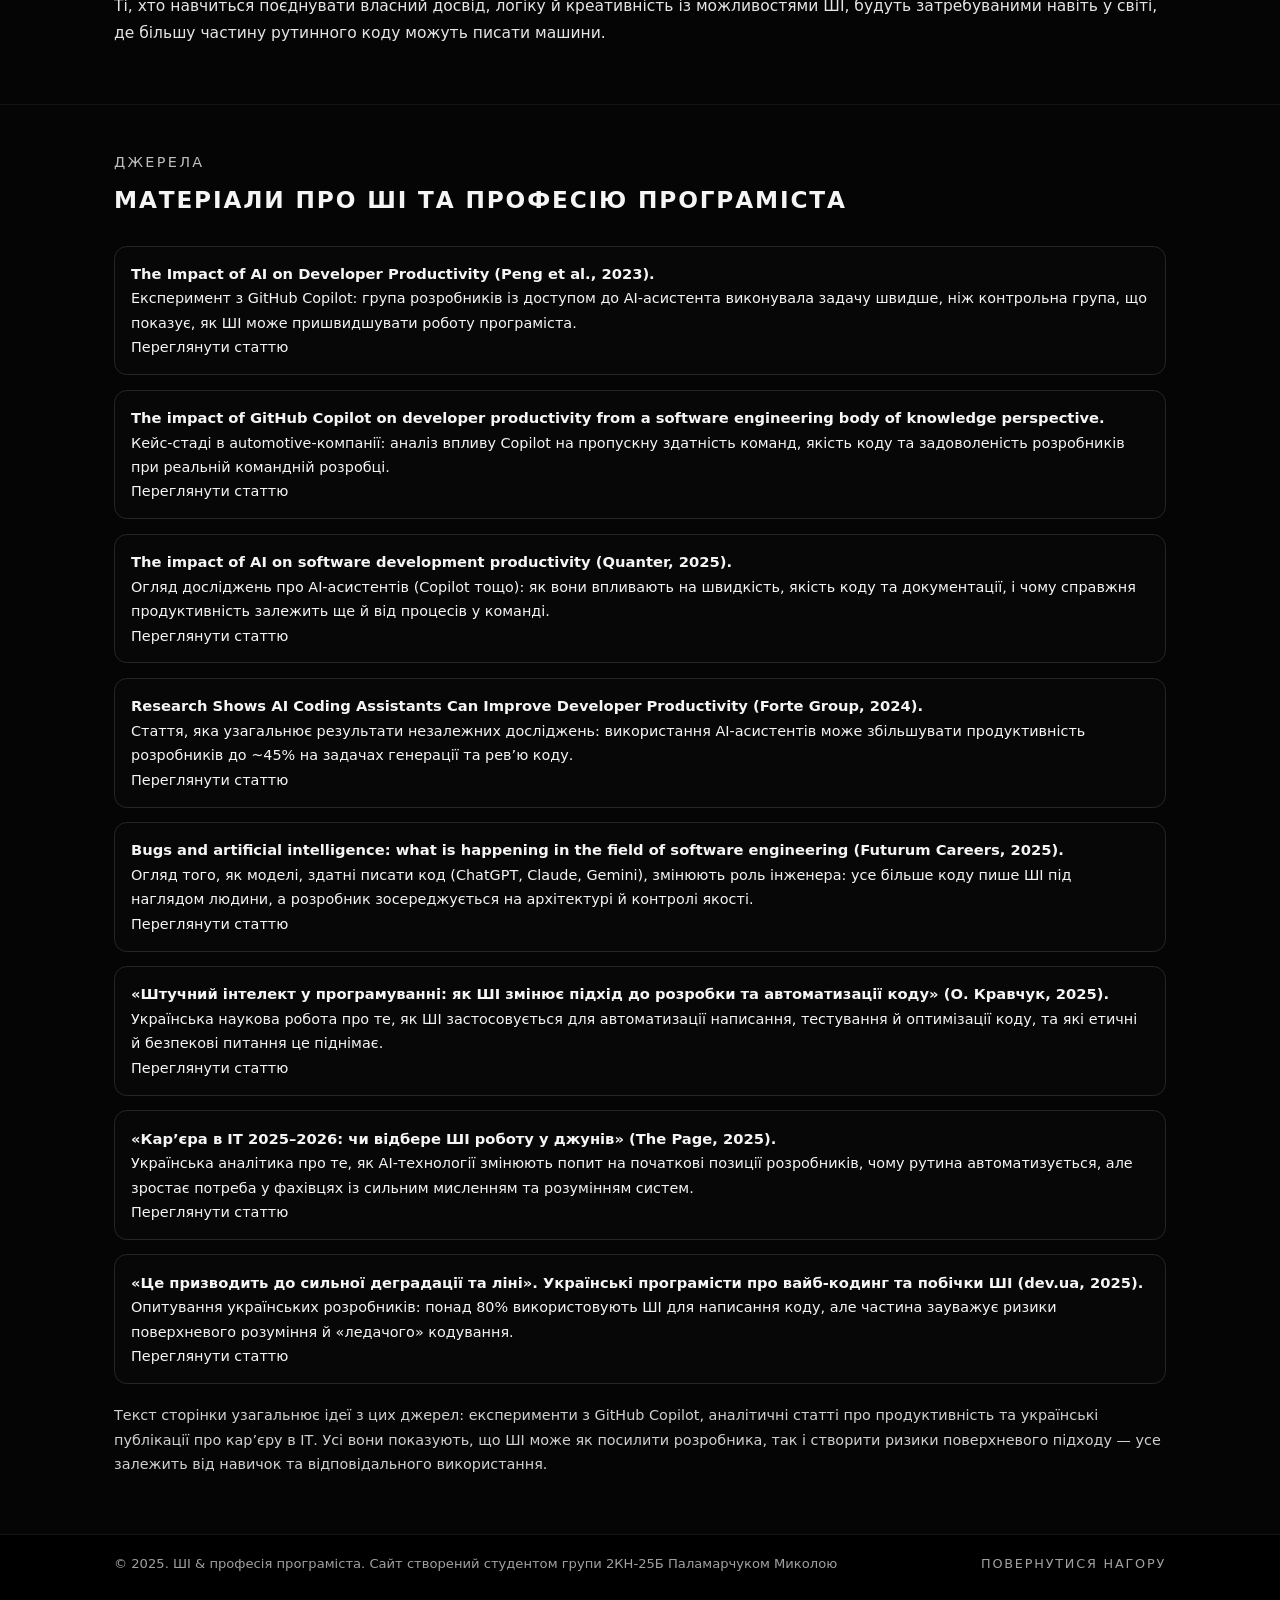
==== commit 20c893f5: "Refactor theme toggle functionality and update styles for light theme" ====
--- a/index.html
+++ b/index.html
@@ -5,8 +5,7 @@
   <title>Як ШІ впливає на професію програміста</title>
   <meta name="viewport" content="width=device-width, initial-scale=1.0">
   <link rel="stylesheet" href="css/style.css">
-  <script defer src="js/script.js"></script>
-  <script src="js/theme.js"></script>
+  <script src="js/theme-toggle.js"></script>
 </head>
 
 <body>
--- a/css/style.css
+++ b/css/style.css
@@ -0,0 +1,857 @@
+/* ===== БАЗА ===== */
+*, *::before, *::after {
+  box-sizing: border-box;
+  margin: 0;
+  padding: 0;
+}
+
+html, body {
+  height: 100%;
+  scroll-behavior: smooth;
+}
+
+body {
+  font-family: system-ui, -apple-system, BlinkMacSystemFont, "Segoe UI", sans-serif;
+  background: #050505;
+  color: #f5f5f5;
+  display: flex;
+  flex-direction: column;
+  min-height: 100vh;
+  line-height: 1.7;
+}
+
+a {
+  color: inherit;
+  text-decoration: none;
+}
+
+main {
+  flex: 1;
+}
+
+/* Усі секції мають однаковий ритм відступів */
+section {
+  border-top: 1px solid #151515;
+}
+
+.section-inner {
+  max-width: 68.75rem; /* 1100px */
+  margin: 0 auto;
+  padding: 2.8rem 1.5rem;
+}
+
+/* Заголовки секцій */
+.section-title {
+  text-transform: uppercase;
+  letter-spacing: 0.16em;
+  font-size: 0.9rem;
+  color: #bfbfbf;
+  margin-bottom: 0.4rem;
+}
+
+.section-heading {
+  font-size: 1.45rem;
+  text-transform: uppercase;
+  letter-spacing: 0.08em;
+  margin-bottom: 1.6rem;
+}
+
+/* ===== ШАПКА ===== */
+header {
+  border-bottom: 1px solid #151515;
+  background: #000;
+  position: sticky;
+  top: 0;
+  z-index: 10;
+}
+
+.header-inner {
+  max-width: 68.75rem;
+  margin: 0 auto;
+  padding: 0.75rem 1.5rem;
+  display: flex;
+  align-items: center;
+  justify-content: space-between;
+  gap: 1rem;
+}
+
+.logo {
+  font-size: 1rem;
+  font-weight: 700;
+  letter-spacing: 0.16em;
+  text-transform: uppercase;
+  padding: 0.25rem 0.8rem;
+  border-radius: 999px;
+  border: 1px solid #f5f5f5;
+}
+
+nav ul {
+  list-style: none;
+  display: flex;
+  gap: 0.9rem;
+  font-size: 0.85rem;
+  text-transform: uppercase;
+  letter-spacing: 0.09em;
+}
+
+nav a {
+  padding: 0.2rem 0;
+  border-bottom: 1px solid transparent;
+}
+
+nav a:hover {
+  border-bottom: 1px solid #f5f5f5;
+}
+
+/* ===== HERO ===== */
+.hero {
+  max-width: 68.75rem;
+  margin: 0 auto;
+  padding: 3rem 1.5rem 2.6rem;
+  display: grid;
+  grid-template-columns: minmax(0, 1.4fr) minmax(0, 1fr);
+  gap: 2.4rem;
+  align-items: center;
+}
+
+.hero-title {
+  font-size: clamp(2.1rem, 4vw, 3rem);
+  text-transform: uppercase;
+  letter-spacing: 0.12em;
+  margin-bottom: 1rem;
+}
+
+.hero-subtitle {
+  font-size: 1.02rem;
+  color: #d0d0d0;
+  margin-bottom: 1.4rem;
+}
+
+.hero-tags {
+  display: flex;
+  flex-wrap: wrap;
+  gap: 0.55rem;
+  margin-bottom: 1.8rem;
+}
+
+.tag {
+  border: 1px solid #666;
+  padding: 0.22rem 0.7rem;
+  font-size: 0.78rem;
+  text-transform: uppercase;
+  letter-spacing: 0.12em;
+  border-radius: 999px;
+}
+
+.hero-quote {
+  font-size: 0.95rem;
+  border-left: 2px solid #f5f5f5;
+  padding-left: 0.9rem;
+  color: #e0e0e0;
+}
+
+/* Правий блок hero */
+.hero-visual {
+  border: 1px solid #333;
+  padding: 1.5rem;
+  background: radial-gradient(circle at top, #202020 0, #050505 55%);
+  border-radius: 0.9rem;
+}
+
+.hero-visual-title {
+  font-size: 0.85rem;
+  text-transform: uppercase;
+  letter-spacing: 0.16em;
+  margin-bottom: 1rem;
+  color: #bfbfbf;
+}
+
+.hero-diagram {
+  border: 1px solid #555;
+  padding: 1rem;
+  display: grid;
+  gap: 0.7rem;
+  font-size: 0.9rem;
+  border-radius: 0.6rem;
+}
+
+.diagram-row {
+  display: flex;
+  align-items: center;
+  gap: 0.9rem;
+}
+
+.diagram-label {
+  text-transform: uppercase;
+  letter-spacing: 0.08em;
+  font-size: 0.72rem;
+  color: #bfbfbf;
+  min-width: 4.375rem; /* 70px */
+}
+
+.diagram-bar {
+  flex: 1;
+  border: 1px solid #777;
+  height: 0.7rem;
+  position: relative;
+  background: #000;
+  border-radius: 999px;
+  overflow: hidden;
+}
+
+.diagram-fill {
+  position: absolute;
+  top: 0;
+  left: 0;
+  bottom: 0;
+  background: #f5f5f5;
+}
+
+.diagram-fill.auto {
+  width: 65%;
+  opacity: 0.88;
+}
+
+.diagram-fill.creative {
+  width: 35%;
+  opacity: 0.55;
+}
+
+/* ===== СПІЛЬНІ СІТКИ ===== */
+.section-grid {
+  display: grid;
+  grid-template-columns: minmax(0, 1.05fr) minmax(0, 1.4fr);
+  gap: 2rem;
+}
+
+/* ===== ТЕКСТОВІ АБЗАЦИ ===== */
+p {
+  margin-bottom: 0.8rem;
+  color: #e5e5e5;
+  font-size: 0.97rem;
+}
+
+/* ===== КАРТОЧКИ ПЛЮСИ/МІНУСИ ===== */
+.cards {
+  display: grid;
+  grid-template-columns: repeat(auto-fit, minmax(15.5rem, 1fr)); /* ~245px */
+  gap: 1.3rem;
+}
+
+.card {
+  border: 1px solid #262626;
+  padding: 1.2rem 1.2rem;
+  background: #090909;
+  border-radius: 0.8rem;
+  display: flex;
+  flex-direction: column;
+  gap: 0.4rem;
+}
+
+.card-title {
+  text-transform: uppercase;
+  letter-spacing: 0.12em;
+  font-size: 0.78rem;
+  color: #d0d0d0;
+}
+
+.card strong {
+  font-size: 0.95rem;
+}
+
+.card ul {
+  margin-left: 1.1rem;
+  margin-top: 0.3rem;
+  font-size: 0.95rem;
+}
+
+.card li {
+  margin-bottom: 0.35rem;
+}
+
+/* ===== ТАЙМЛАЙН ===== */
+.timeline {
+  display: grid;
+  grid-template-columns: repeat(auto-fit, minmax(15rem, 1fr)); /* 240px */
+  gap: 1.1rem;
+  font-size: 0.9rem;
+}
+
+.timeline-item {
+  border: 1px solid #262626;
+  padding: 1.1rem 1.1rem;
+  background: #070707;
+  border-radius: 0.8rem;
+}
+
+.timeline-year {
+  font-size: 0.75rem;
+  text-transform: uppercase;
+  letter-spacing: 0.18em;
+  color: #bfbfbf;
+  margin-bottom: 0.5rem;
+}
+
+.timeline-title {
+  font-weight: 600;
+  margin-bottom: 0.45rem;
+}
+
+/* ===== НАВИЧКИ ===== */
+.skills-grid {
+  display: grid;
+  grid-template-columns: repeat(auto-fit, minmax(15rem, 1fr)); /* 240px */
+  gap: 1.2rem;
+}
+
+.skills-col {
+  border: 1px solid #262626;
+  padding: 1.1rem 1.2rem;
+  border-radius: 0.8rem;
+  background: #070707;
+  font-size: 0.95rem;
+}
+
+.skills-col h4 {
+  text-transform: uppercase;
+  letter-spacing: 0.12em;
+  font-size: 0.8rem;
+  margin-bottom: 0.6rem;
+  color: #d0d0d0;
+}
+
+.skills-col ul {
+  list-style: square;
+  margin-left: 1.1rem;
+}
+
+.skills-col li {
+  margin-bottom: 0.35rem;
+}
+
+/* ===== CHECKLIST (КРОКИ) ===== */
+.checklist {
+  display: grid;
+  grid-template-columns: repeat(auto-fit, minmax(15.6rem, 1fr)); /* ~250px */
+  gap: 1.1rem;
+  font-size: 0.95rem;
+}
+
+.checklist-item {
+  border: 1px solid #262626;
+  padding: 1.1rem 1.2rem;
+  background: #070707;
+  border-radius: 0.8rem;
+}
+
+.checklist-item h4 {
+  text-transform: uppercase;
+  letter-spacing: 0.12em;
+  font-size: 0.8rem;
+  margin-bottom: 0.55rem;
+  color: #d0d0d0;
+}
+
+/* ===== ВНТУ ===== */
+.vntu-card-grid {
+  display: grid;
+  grid-template-columns: repeat(auto-fit, minmax(15rem, 1fr)); /* 240px */
+  gap: 1.1rem;
+}
+
+.vntu-card {
+  border: 1px solid #262626;
+  padding: 1.1rem 1.2rem;
+  background: #070707;
+  border-radius: 0.8rem;
+  font-size: 0.95rem;
+}
+
+.vntu-card h3 {
+  text-transform: uppercase;
+  letter-spacing: 0.12em;
+  font-size: 0.8rem;
+  margin-bottom: 0.6rem;
+  color: #d0d0d0;
+}
+
+.vntu-card ul {
+  margin-left: 1.1rem;
+  font-size: 0.95rem;
+}
+
+.vntu-card li {
+  margin-bottom: 0.35rem;
+}
+
+.vntu-cta {
+  margin-top: 2.1rem;
+  border: 1px solid #f5f5f5;
+  padding: 1.3rem 1.2rem;
+  text-align: center;
+  background: #050505;
+  border-radius: 0.9rem;
+}
+
+.vntu-badge {
+  display: inline-block;
+  text-transform: uppercase;
+  letter-spacing: 0.18em;
+  font-size: 0.72rem;
+  margin-bottom: 0.6rem;
+  color: #f5f5f5;
+}
+
+.vntu-cta p {
+  margin-bottom: 0.8rem;
+}
+
+.vntu-btn {
+  display: inline-block;
+  margin-top: 0.4rem;
+  padding: 0.5rem 1.4rem;
+  border: 1px solid #ffffff;
+  text-transform: uppercase;
+  letter-spacing: 0.14em;
+  font-size: 0.78rem;
+  background: transparent;
+  color: #ffffff;
+  border-radius: 999px;
+}
+
+.vntu-btn:hover {
+  background: #ffffff;
+  color: #000000;
+}
+
+/* ===== AI-TOOLS СЕКЦІЯ ===== */
+
+/* Робимо лівий текст + праві картки більш збалансованими */
+#ai-tools .section-grid {
+  align-items: flex-start;
+  gap: 2.2rem;
+}
+
+/* Картки тепер у 2 колонки на широких екранах */
+.ai-tools-groups {
+  display: grid;
+  grid-template-columns: repeat(2, minmax(0, 1fr));
+  gap: 1.1rem;
+  font-size: 0.95rem;
+}
+
+/* На вузьких екранах повертаємо 1 колонку */
+@media (max-width: 56.25rem) {
+  .ai-tools-groups {
+    grid-template-columns: 1fr;
+  }
+}
+
+.ai-tools-group {
+  border: 1px solid #262626;
+  padding: 1.1rem 1.2rem 1.2rem;
+  background: #070707;
+  border-radius: 0.8rem;
+}
+
+/* Заголовок у картці */
+.ai-tools-group h3 {
+  text-transform: uppercase;
+  letter-spacing: 0.12em;
+  font-size: 0.8rem;
+  margin-bottom: 0.5rem;
+  color: #d0d0d0;
+}
+
+/* Основний текст у картці */
+.ai-tools-group p {
+  font-size: 0.9rem;
+  margin-bottom: 0.45rem;
+}
+
+/* Список інструментів/переваг */
+.ai-tools-group ul {
+  margin-left: 1.1rem;
+  margin-top: 0.3rem;
+}
+
+.ai-tools-group li {
+  margin-bottom: 0.3rem;
+}
+
+/* Світла тема для цих блоків (щоб не стали сірими) */
+body.theme-light .ai-tools-group {
+  background: #ffffff;
+  border-color: #dddddd;
+}
+
+
+/* ===== GRID-ТAБЛИЦЯ З AI-ІНСТРУМЕНТАМИ ===== */
+.ai-table-wrapper {
+  margin-top: 2.1rem;
+  font-size: 0.9rem;
+}
+
+.ai-table-title {
+  text-transform: uppercase;
+  letter-spacing: 0.12em;
+  font-size: 0.8rem;
+  margin-bottom: 0.8rem;
+  color: #d0d0d0;
+}
+
+.ai-grid-table {
+  display: grid;
+  grid-template-columns: 1.1fr 1.2fr 2fr 1.4fr;
+  border: 1px solid #262626;
+  background: #050505;
+  border-radius: 0.8rem;
+  overflow: hidden;
+}
+
+/* ===== ВІДЕО ===== */
+
+.video-grid {
+  display: grid;
+  grid-template-columns: repeat(auto-fit, minmax(17rem, 1fr));
+  gap: 1.3rem;
+}
+
+.video-card {
+  border: 1px solid #262626;
+  padding: 1.1rem 1.1rem 1.2rem;
+  background: #070707;
+  border-radius: 0.8rem;
+  font-size: 0.95rem;
+  display: flex;
+  flex-direction: column;
+  gap: 0.6rem;
+}
+
+.video-frame {
+  position: relative;
+  width: 100%;
+  aspect-ratio: 16 / 9;
+  border-radius: 0.6rem;
+  overflow: hidden;
+  border: 1px solid #333333;
+  background: #000;
+}
+
+.video-frame iframe {
+  width: 100%;
+  height: 100%;
+  border: none;
+}
+
+.video-title {
+  text-transform: uppercase;
+  letter-spacing: 0.12em;
+  font-size: 0.8rem;
+}
+
+.video-description {
+  font-size: 0.9rem;
+}
+.video-card-inline {
+  margin-top: 1.2rem;
+}
+
+/* ===== ДЖЕРЕЛА ===== */
+
+.sources-list {
+  list-style: none;
+  display: grid;
+  grid-template-columns: minmax(0, 1fr);
+  gap: 0.9rem;
+  margin-bottom: 1.2rem;
+  font-size: 0.9rem;
+}
+
+.sources-list li {
+  border: 1px solid #262626;
+  border-radius: 0.8rem;
+  padding: 0.9rem 1rem;
+  background: #070707;
+}
+
+.sources-list strong {
+  font-size: 0.92rem;
+}
+
+.sources-list a {
+  border-bottom: 1px solid transparent;
+  font-size: 0.9rem;
+}
+
+.sources-list a:hover {
+  border-bottom-color: currentColor;
+}
+
+.sources-note {
+  font-size: 0.9rem;
+  color: #d0d0d0;
+}
+
+/* далі вже йдуть стилі для таблиці AI */
+.ai-grid-header,
+.ai-grid-cell {
+  padding: 0.6rem 0.75rem;
+  border-bottom: 1px solid #262626;
+  border-right: 1px solid #262626;
+}
+
+
+.ai-grid-table > :nth-child(4n) {
+  border-right: none;
+}
+
+.ai-grid-header {
+  background: #101010;
+  font-weight: 600;
+  text-transform: uppercase;
+  letter-spacing: 0.12em;
+  font-size: 0.75rem;
+  color: #f5f5f5;
+}
+
+/* ===== ФУТЕР ===== */
+footer {
+  border-top: 1px solid #151515;
+  background: #000;
+}
+
+.footer-inner {
+  max-width: 68.75rem;
+  margin: 0 auto;
+  padding: 1.1rem 1.5rem 1.6rem;
+  font-size: 0.82rem;
+  color: #a0a0a0;
+  display: flex;
+  flex-wrap: wrap;
+  justify-content: space-between;
+  gap: 0.9rem;
+}
+
+.footer-inner a {
+  border-bottom: 1px solid transparent;
+  text-transform: uppercase;
+  letter-spacing: 0.14em;
+  font-size: 0.8rem;
+}
+
+.footer-inner a:hover {
+  border-bottom: 1px solid #ffffff;
+}
+
+/* ===== АДАПТИВ ===== */
+@media (max-width: 56.25rem) { /* 900px */
+  .hero {
+    grid-template-columns: 1fr;
+    padding-top: 2.2rem;
+    row-gap: 2rem;
+  }
+
+  .hero-visual {
+    order: -1;
+  }
+
+  .section-grid {
+    grid-template-columns: 1fr;
+  }
+
+  .ai-tools-groups {
+    grid-template-columns: 1fr;
+  }
+}
+
+@media (max-width: 37.5rem) { /* 600px */
+  .header-inner {
+    flex-direction: column;
+    align-items: flex-start;
+  }
+
+  nav ul {
+    flex-wrap: wrap;
+    justify-content: flex-start;
+  }
+
+  .hero {
+    padding-inline: 1.1rem;
+  }
+
+  .section-inner {
+    padding-inline: 1.1rem;
+  }
+
+  .ai-grid-table {
+    grid-template-columns: 1fr 1fr;
+  }
+
+  .ai-grid-table > :nth-child(2n) {
+    border-right: none;
+  }
+}
+/* ===== КНОПКА ТЕМИ ===== */
+
+.theme-toggle {
+  border: 1px solid #f5f5f5;
+  background: transparent;
+  color: #f5f5f5;
+  border-radius: 999px;
+  padding: 0.25rem 0.9rem;
+  font-size: 0.8rem;
+  text-transform: uppercase;
+  letter-spacing: 0.12em;
+  cursor: pointer;
+  transition: background 0.15s ease, color 0.15s ease, border-color 0.15s ease;
+}
+
+.theme-toggle:hover {
+  background: #f5f5f5;
+  color: #000;
+}
+/* ===== СВІТЛА ТЕМА: єдиний колір тексту ===== */
+
+html.theme-light,
+body.theme-light {
+  background: #f5f5f5;
+  color: #111111; /* базовий колір тексту */
+}
+
+/* Основний текст усюди */
+body.theme-light p,
+body.theme-light li,
+body.theme-light a {
+  color: #111111;
+}
+
+/* Уніфікуємо всі заголовки/підзаголовки під той самий колір */
+body.theme-light .section-title,
+body.theme-light .section-heading,
+body.theme-light .hero-title,
+body.theme-light .hero-subtitle,
+body.theme-light .hero-quote,
+body.theme-light .timeline-year,
+body.theme-light .card-title,
+body.theme-light .skills-col h4,
+body.theme-light .checklist-item h4,
+body.theme-light .vntu-card h3,
+body.theme-light .ai-tools-group h3,
+body.theme-light .video-title,
+body.theme-light .vntu-badge {
+  color: #111111;
+}
+
+/* Навігація в світлій темі */
+body.theme-light nav a:hover {
+  border-bottom-color: #111111;
+}
+
+/* Теги, діаграма, логотип */
+body.theme-light .tag {
+  border-color: #999999;
+}
+
+body.theme-light .diagram-bar {
+  background: #ffffff;
+  border-color: #999999;
+}
+
+body.theme-light .logo {
+  border-color: #111111;
+}
+
+/* CTA, таблиця і т.п. */
+body.theme-light .vntu-cta {
+  background: #ffffff;
+  border-color: #111111;
+}
+
+body.theme-light .ai-grid-table {
+  background: #ffffff;
+  border-color: #dddddd;
+}
+
+body.theme-light .ai-grid-header {
+  background: #f0f0f0;
+  color: #111111;
+}
+
+/* Картки, відео, джерела – білі з сірим бордером */
+body.theme-light .card,
+body.theme-light .timeline-item,
+body.theme-light .skills-col,
+body.theme-light .checklist-item,
+body.theme-light .vntu-card,
+body.theme-light .ai-tools-group,
+body.theme-light .video-card,
+body.theme-light .sources-list li {
+  background: #ffffff;
+  border-color: #dddddd;
+}
+
+/* Кнопка теми в світлому режимі */
+body.theme-light .theme-toggle {
+  border-color: #111111;
+  color: #111111;
+}
+
+body.theme-light .theme-toggle:hover {
+  background: #111111;
+  color: #ffffff;
+}
+/* ===== Світла тема: фікс правого HERO-блоку ===== */
+
+/* сам блок праворуч */
+body.theme-light .hero-visual {
+  background: #ffffff;
+  border-color: #d0d0d0;
+}
+
+/* внутрішня рамка з діаграмою */
+body.theme-light .hero-diagram {
+  border-color: #dddddd;
+  background: #fafafa;
+}
+
+/* підпис зверху */
+body.theme-light .hero-visual-title {
+  color: #111111;
+}
+
+/* смужки-барчики */
+body.theme-light .diagram-bar {
+  background: #ffffff;
+  border-color: #bbbbbb;
+}
+
+/* заповнення барів – робимо темним, щоб було видно на білому фоні */
+body.theme-light .diagram-fill {
+  background: #111111;
+}
+/* ===== СВІТЛА ТЕМА: HEADER ===== */
+
+body.theme-light header {
+  background: #ffffff;
+  border-bottom-color: #e0e0e0;
+}
+
+/* текст у хедері робимо темним */
+body.theme-light .header-inner {
+  color: #111111;
+}
+
+body.theme-light nav a {
+  color: #111111;
+}
+
+body.theme-light nav a:hover {
+  border-bottom-color: #111111;
+}
+
+/* логотип чорний, а не білий */
+body.theme-light .logo {
+  color: #111111;
+  border-color: #111111;
+}
